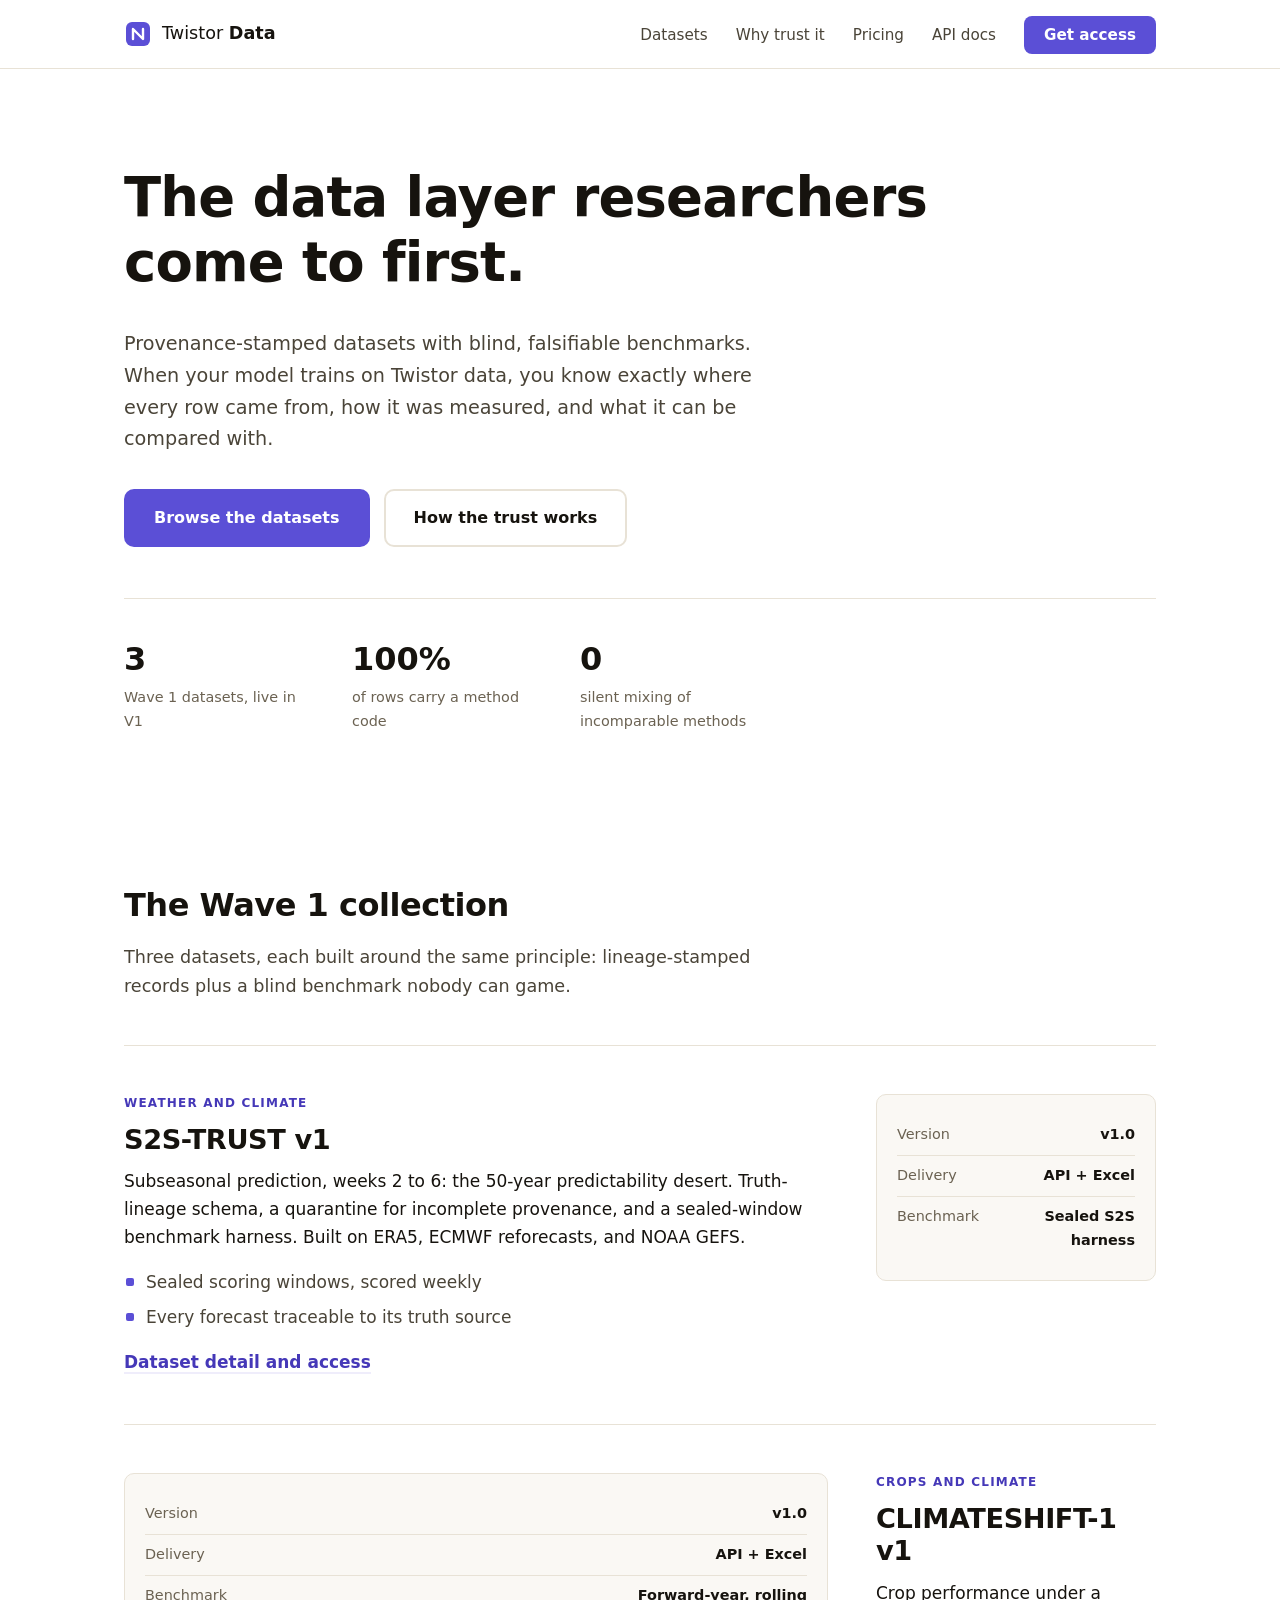
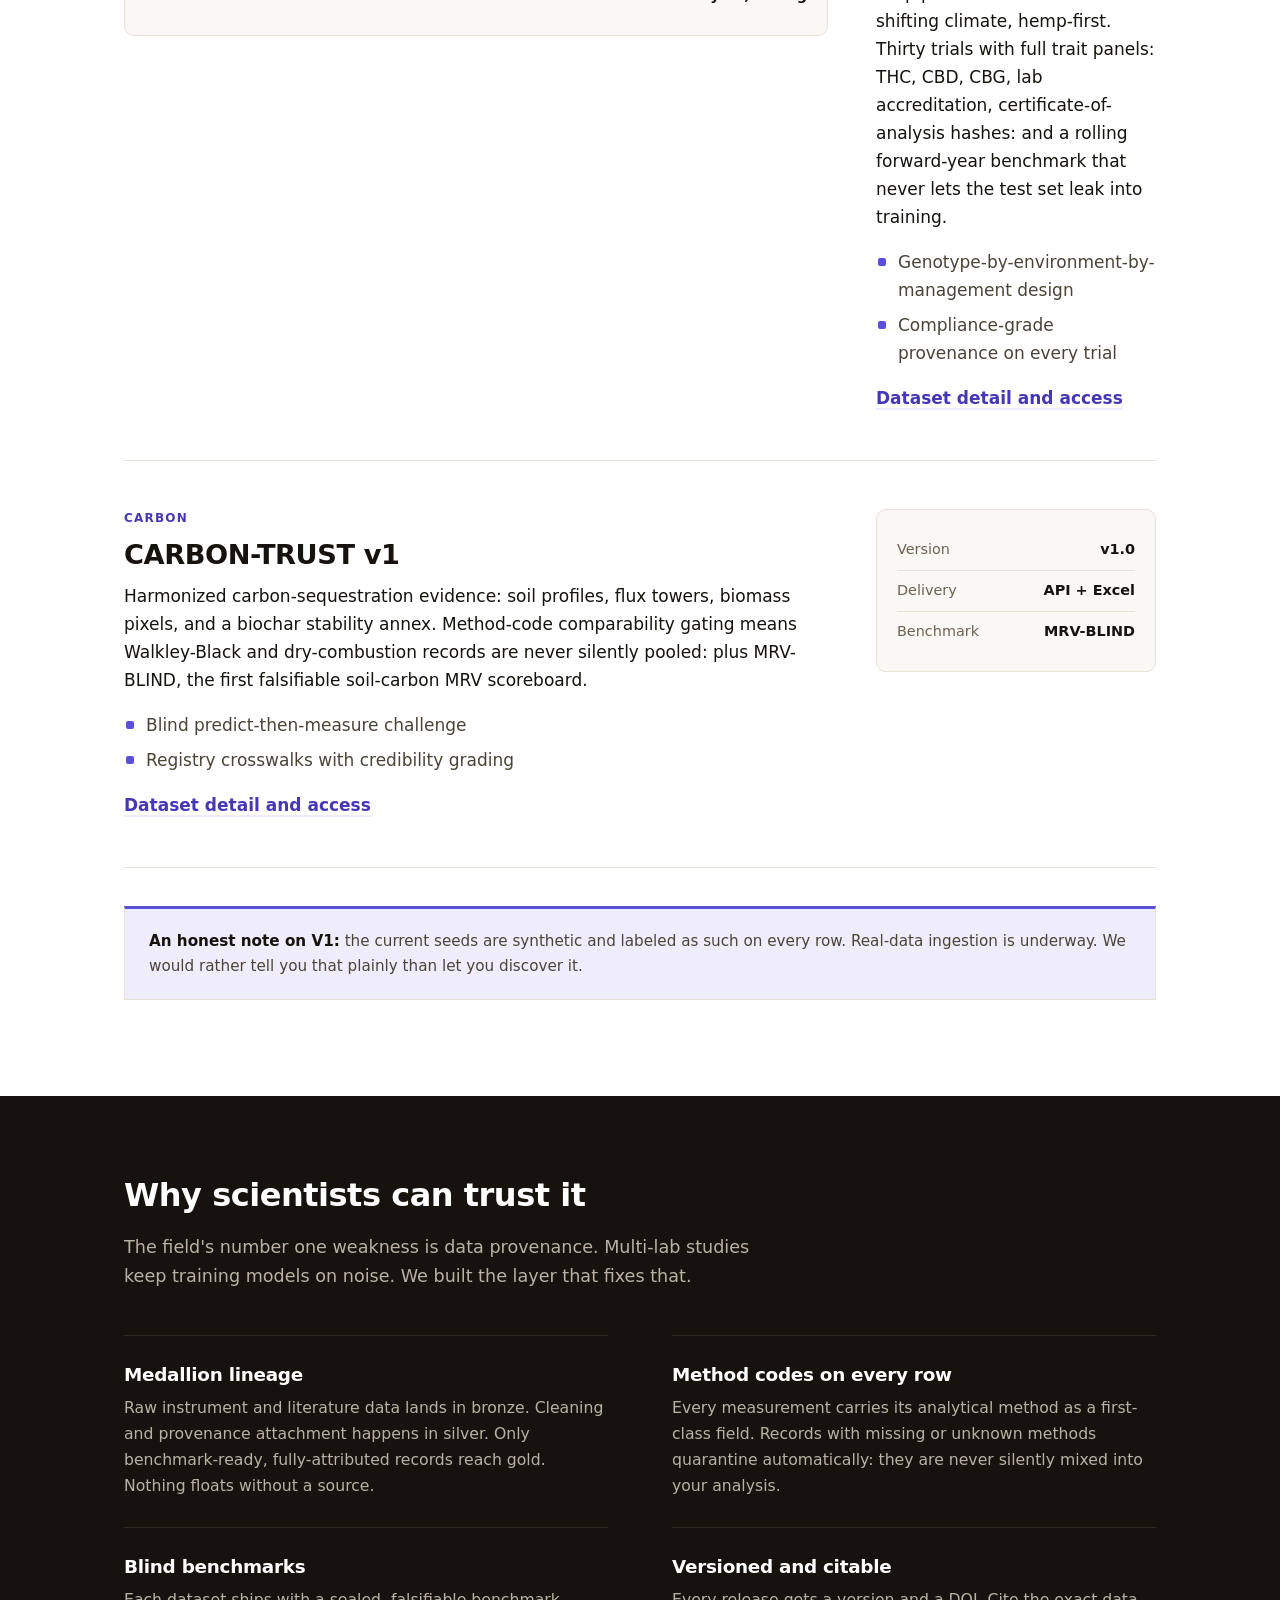
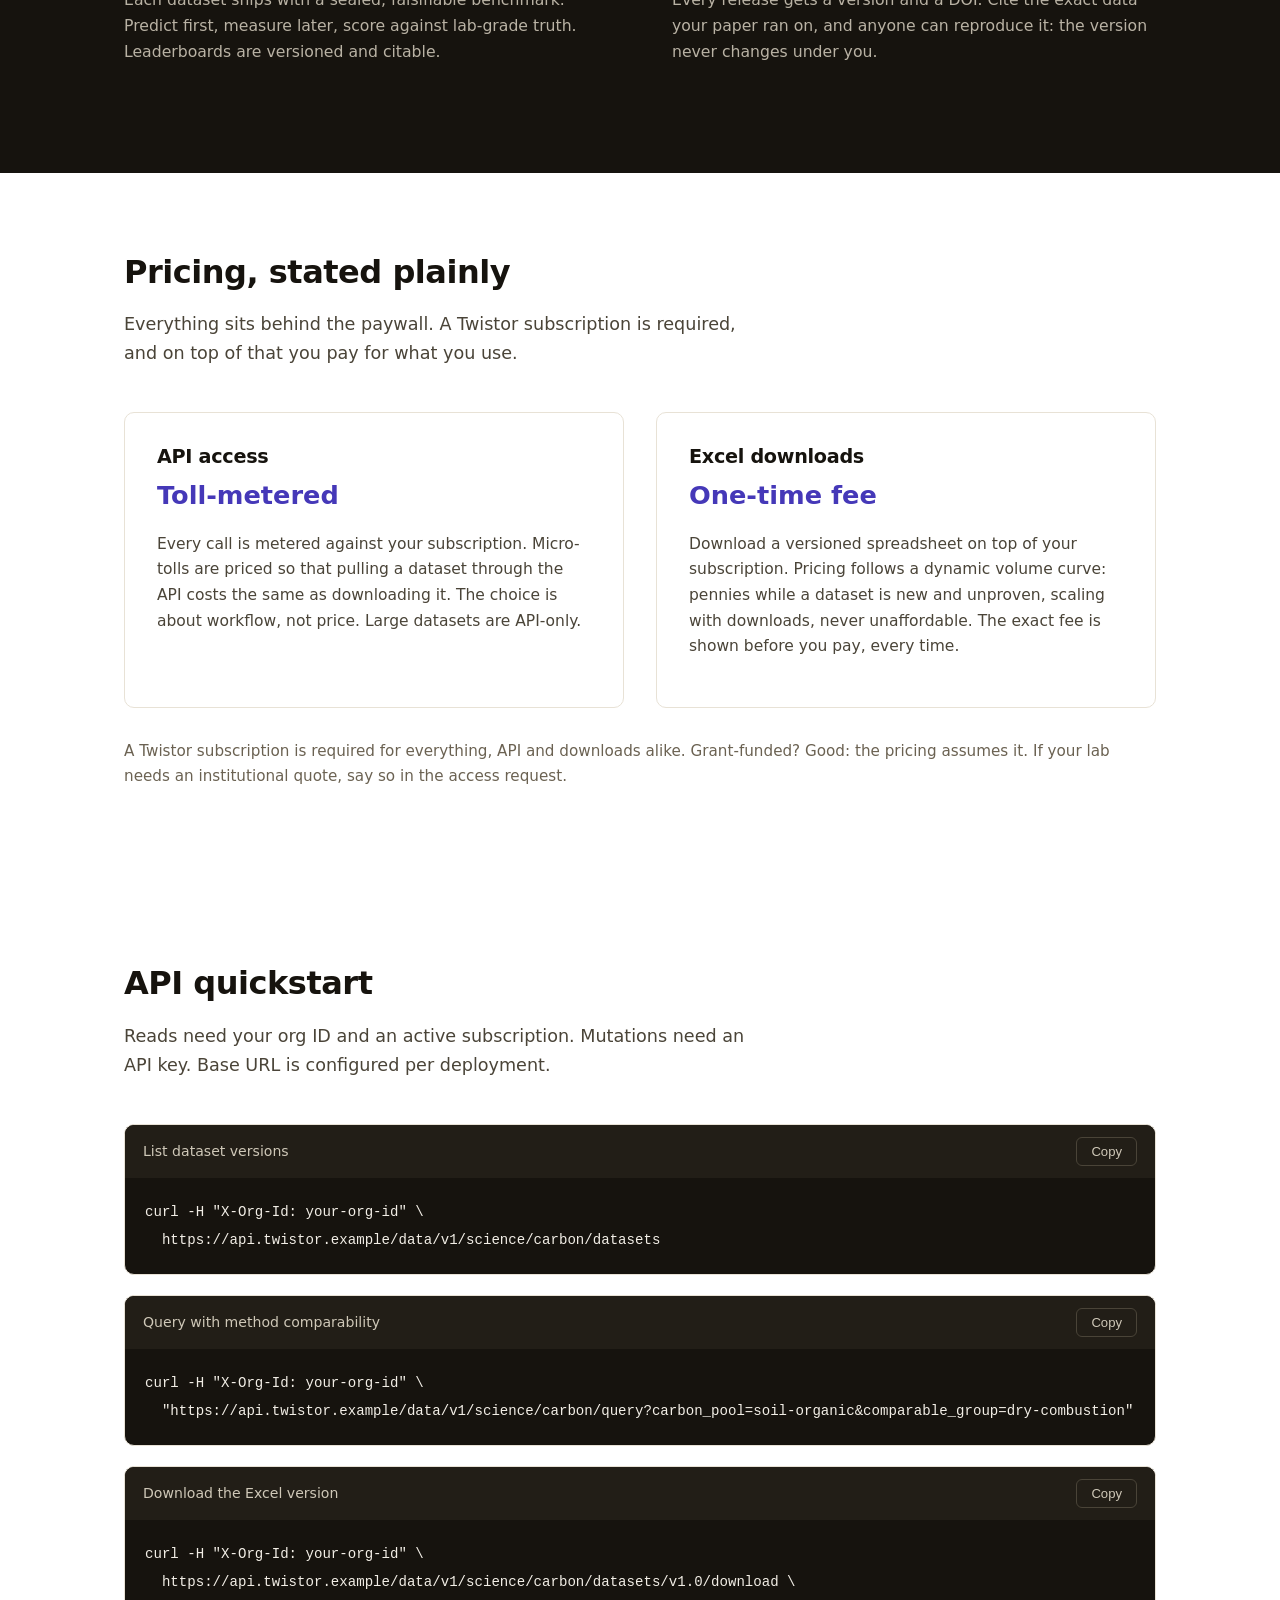
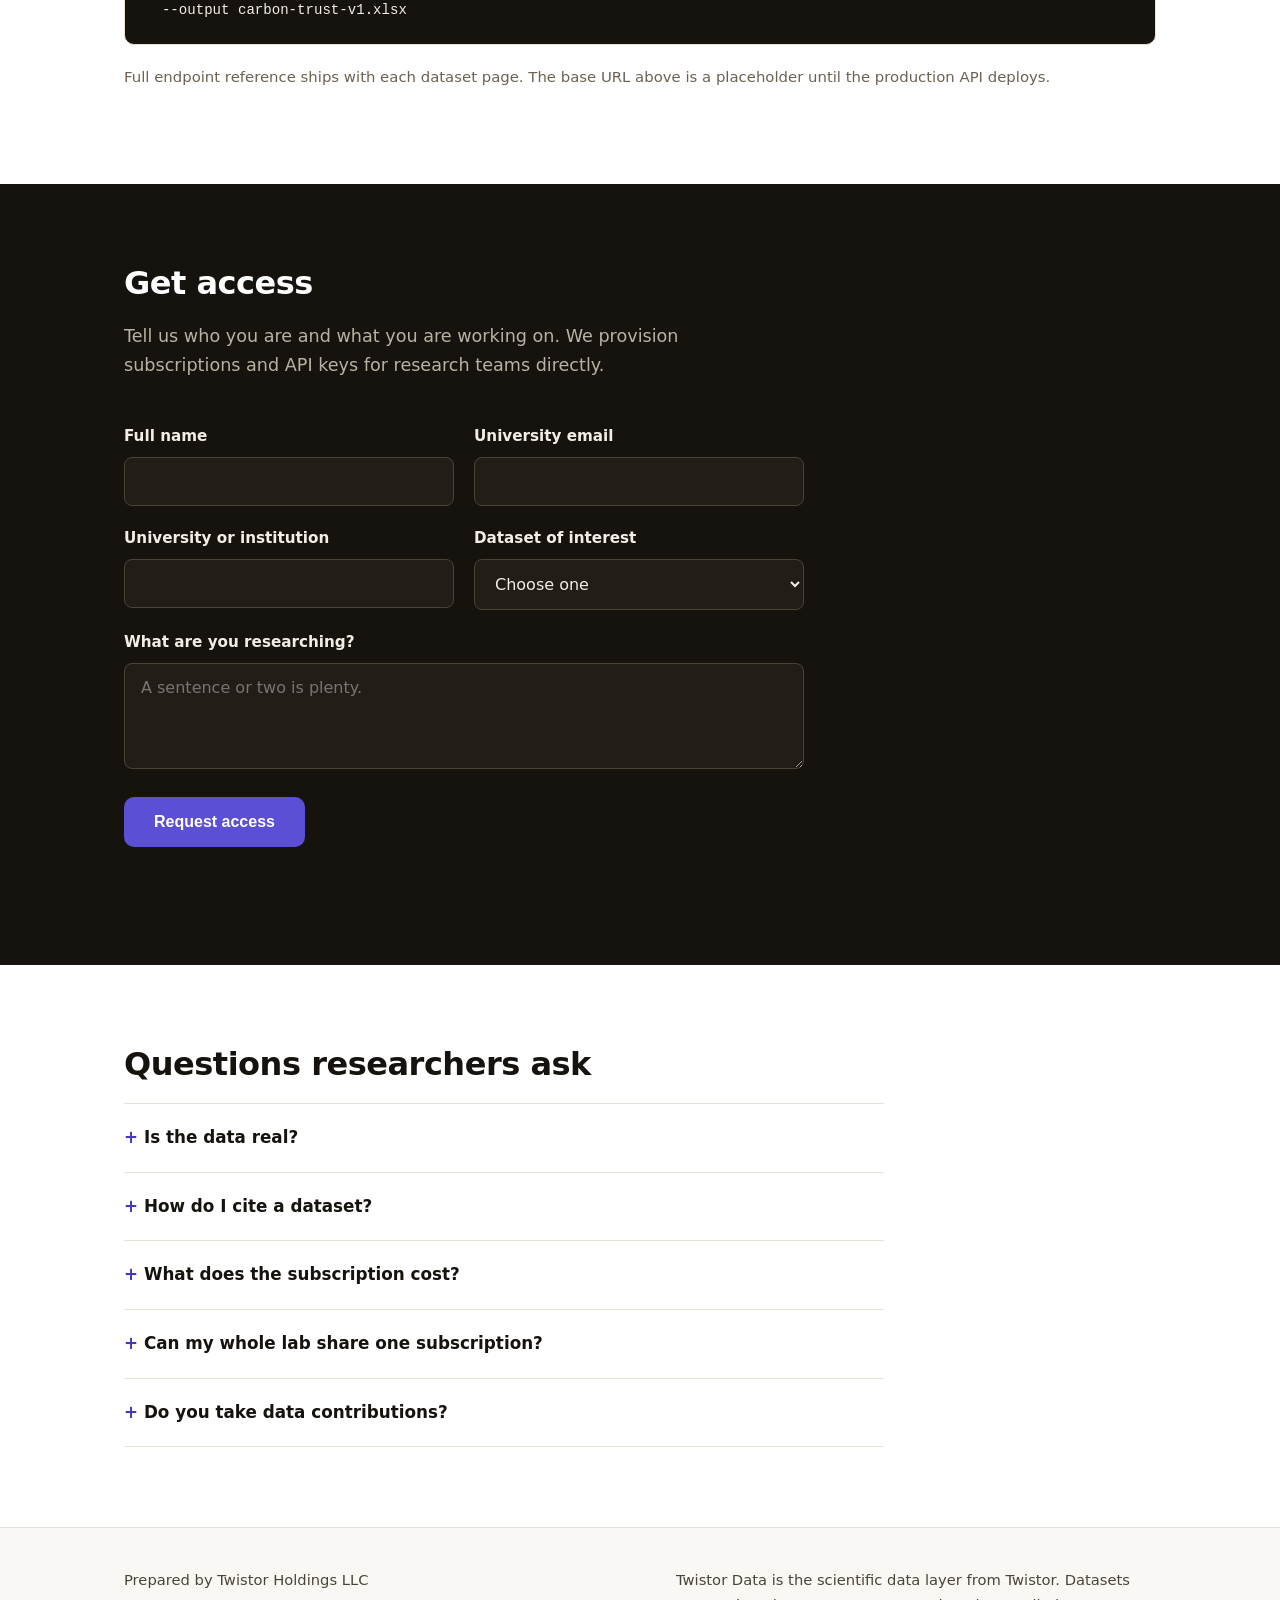
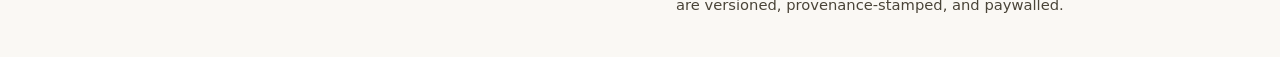
==== index.html @ 3d6a5754 "Twistor Data portal v1 (from twistor-website)" ====
<!DOCTYPE html>
<html lang="en">
<head>
<meta charset="UTF-8">
<meta name="viewport" content="width=device-width, initial-scale=1.0">
<title>Twistor Data: The trusted data layer for scientific AI</title>
<meta name="description" content="Provenance-stamped scientific datasets with blind benchmarks. API access and Excel downloads for university researchers.">
<link rel="stylesheet" href="styles.css">
</head>
<body>
<a class="skip-link" href="#main">Skip to content</a>

<header class="site-header">
  <div class="wrap header-inner">
    <a class="brand" href="index.html" aria-label="Twistor Data home">
      <svg class="brand-mark" width="28" height="28" viewBox="0 0 28 28" aria-hidden="true"><rect x="2" y="2" width="24" height="24" rx="6" fill="#5b4fd6"/><path d="M9 19V9l10 10V9" stroke="#fff" stroke-width="2.4" fill="none" stroke-linecap="round" stroke-linejoin="round"/></svg>
      <span class="brand-name">Twistor <strong>Data</strong></span>
    </a>
    <nav class="site-nav" aria-label="Primary">
      <button class="nav-toggle" aria-expanded="false" aria-controls="nav-list" aria-label="Menu">
        <span></span><span></span><span></span>
      </button>
      <ul id="nav-list" class="nav-list">
        <li><a href="#datasets">Datasets</a></li>
        <li><a href="#trust">Why trust it</a></li>
        <li><a href="#pricing">Pricing</a></li>
        <li><a href="#docs">API docs</a></li>
        <li><a class="nav-cta" href="#access">Get access</a></li>
      </ul>
    </nav>
  </div>
</header>

<main id="main">
  <section class="hero">
    <div class="wrap">
      <h1>The data layer researchers<br>come to first.</h1>
      <p class="lede">Provenance-stamped datasets with blind, falsifiable benchmarks. When your model trains on Twistor data, you know exactly where every row came from, how it was measured, and what it can be compared with.</p>
      <div class="hero-actions">
        <a class="btn btn-primary" href="#datasets">Browse the datasets</a>
        <a class="btn btn-ghost" href="#trust">How the trust works</a>
      </div>
      <dl class="hero-facts">
        <div><dt>3</dt><dd>Wave 1 datasets, live in V1</dd></div>
        <div><dt>100%</dt><dd>of rows carry a method code</dd></div>
        <div><dt>0</dt><dd>silent mixing of incomparable methods</dd></div>
      </dl>
    </div>
  </section>

  <section id="datasets" class="section">
    <div class="wrap">
      <h2>The Wave 1 collection</h2>
      <p class="section-lede">Three datasets, each built around the same principle: lineage-stamped records plus a blind benchmark nobody can game.</p>

      <article class="dataset-row">
        <div class="dataset-body">
          <p class="dataset-lane">Weather and climate</p>
          <h3><a href="datasets/s2s-trust.html">S2S-TRUST v1</a></h3>
          <p>Subseasonal prediction, weeks 2 to 6: the 50-year predictability desert. Truth-lineage schema, a quarantine for incomplete provenance, and a sealed-window benchmark harness. Built on ERA5, ECMWF reforecasts, and NOAA GEFS.</p>
          <ul class="dataset-points">
            <li>Sealed scoring windows, scored weekly</li>
            <li>Every forecast traceable to its truth source</li>
          </ul>
          <a class="text-link" href="datasets/s2s-trust.html">Dataset detail and access</a>
        </div>
        <div class="dataset-meta">
          <dl>
            <div><dt>Version</dt><dd>v1.0</dd></div>
            <div><dt>Delivery</dt><dd>API + Excel</dd></div>
            <div><dt>Benchmark</dt><dd>Sealed S2S harness</dd></div>
          </dl>
        </div>
      </article>

      <article class="dataset-row flip">
        <div class="dataset-body">
          <p class="dataset-lane">Crops and climate</p>
          <h3><a href="datasets/climateshift-1.html">CLIMATESHIFT-1 v1</a></h3>
          <p>Crop performance under a shifting climate, hemp-first. Thirty trials with full trait panels: THC, CBD, CBG, lab accreditation, certificate-of-analysis hashes: and a rolling forward-year benchmark that never lets the test set leak into training.</p>
          <ul class="dataset-points">
            <li>Genotype-by-environment-by-management design</li>
            <li>Compliance-grade provenance on every trial</li>
          </ul>
          <a class="text-link" href="datasets/climateshift-1.html">Dataset detail and access</a>
        </div>
        <div class="dataset-meta">
          <dl>
            <div><dt>Version</dt><dd>v1.0</dd></div>
            <div><dt>Delivery</dt><dd>API + Excel</dd></div>
            <div><dt>Benchmark</dt><dd>Forward-year, rolling</dd></div>
          </dl>
        </div>
      </article>

      <article class="dataset-row">
        <div class="dataset-body">
          <p class="dataset-lane">Carbon</p>
          <h3><a href="datasets/carbon-trust.html">CARBON-TRUST v1</a></h3>
          <p>Harmonized carbon-sequestration evidence: soil profiles, flux towers, biomass pixels, and a biochar stability annex. Method-code comparability gating means Walkley-Black and dry-combustion records are never silently pooled: plus MRV-BLIND, the first falsifiable soil-carbon MRV scoreboard.</p>
          <ul class="dataset-points">
            <li>Blind predict-then-measure challenge</li>
            <li>Registry crosswalks with credibility grading</li>
          </ul>
          <a class="text-link" href="datasets/carbon-trust.html">Dataset detail and access</a>
        </div>
        <div class="dataset-meta">
          <dl>
            <div><dt>Version</dt><dd>v1.0</dd></div>
            <div><dt>Delivery</dt><dd>API + Excel</dd></div>
            <div><dt>Benchmark</dt><dd>MRV-BLIND</dd></div>
          </dl>
        </div>
      </article>

      <p class="v1-note"><strong>An honest note on V1:</strong> the current seeds are synthetic and labeled as such on every row. Real-data ingestion is underway. We would rather tell you that plainly than let you discover it.</p>
    </div>
  </section>

  <section id="trust" class="section section-dark">
    <div class="wrap">
      <h2>Why scientists can trust it</h2>
      <p class="section-lede">The field's number one weakness is data provenance. Multi-lab studies keep training models on noise. We built the layer that fixes that.</p>
      <div class="trust-grid">
        <div class="trust-item">
          <h3>Medallion lineage</h3>
          <p>Raw instrument and literature data lands in bronze. Cleaning and provenance attachment happens in silver. Only benchmark-ready, fully-attributed records reach gold. Nothing floats without a source.</p>
        </div>
        <div class="trust-item">
          <h3>Method codes on every row</h3>
          <p>Every measurement carries its analytical method as a first-class field. Records with missing or unknown methods quarantine automatically: they are never silently mixed into your analysis.</p>
        </div>
        <div class="trust-item">
          <h3>Blind benchmarks</h3>
          <p>Each dataset ships with a sealed, falsifiable benchmark. Predict first, measure later, score against lab-grade truth. Leaderboards are versioned and citable.</p>
        </div>
        <div class="trust-item">
          <h3>Versioned and citable</h3>
          <p>Every release gets a version and a DOI. Cite the exact data your paper ran on, and anyone can reproduce it: the version never changes under you.</p>
        </div>
      </div>
    </div>
  </section>

  <section id="pricing" class="section">
    <div class="wrap">
      <h2>Pricing, stated plainly</h2>
      <p class="section-lede">Everything sits behind the paywall. A Twistor subscription is required, and on top of that you pay for what you use.</p>
      <div class="pricing-cols">
        <div class="pricing-card">
          <h3>API access</h3>
          <p class="price">Toll-metered</p>
          <p>Every call is metered against your subscription. Micro-tolls are priced so that pulling a dataset through the API costs the same as downloading it. The choice is about workflow, not price. Large datasets are API-only.</p>
        </div>
        <div class="pricing-card">
          <h3>Excel downloads</h3>
          <p class="price">One-time fee</p>
          <p>Download a versioned spreadsheet on top of your subscription. Pricing follows a dynamic volume curve: pennies while a dataset is new and unproven, scaling with downloads, never unaffordable. The exact fee is shown before you pay, every time.</p>
        </div>
      </div>
      <p class="pricing-note">A Twistor subscription is required for everything, API and downloads alike. Grant-funded? Good: the pricing assumes it. If your lab needs an institutional quote, say so in the access request.</p>
    </div>
  </section>

  <section id="docs" class="section">
    <div class="wrap">
      <h2>API quickstart</h2>
      <p class="section-lede">Reads need your org ID and an active subscription. Mutations need an API key. Base URL is configured per deployment.</p>
      <div class="code-block">
        <div class="code-head">
          <span>List dataset versions</span>
          <button class="copy-btn" data-copy-target="code-1">Copy</button>
        </div>
<pre id="code-1"><code>curl -H "X-Org-Id: your-org-id" \
  https://api.twistor.example/data/v1/science/carbon/datasets</code></pre>
      </div>
      <div class="code-block">
        <div class="code-head">
          <span>Query with method comparability</span>
          <button class="copy-btn" data-copy-target="code-2">Copy</button>
        </div>
<pre id="code-2"><code>curl -H "X-Org-Id: your-org-id" \
  "https://api.twistor.example/data/v1/science/carbon/query?carbon_pool=soil-organic&amp;comparable_group=dry-combustion"</code></pre>
      </div>
      <div class="code-block">
        <div class="code-head">
          <span>Download the Excel version</span>
          <button class="copy-btn" data-copy-target="code-3">Copy</button>
        </div>
<pre id="code-3"><code>curl -H "X-Org-Id: your-org-id" \
  https://api.twistor.example/data/v1/science/carbon/datasets/v1.0/download \
  --output carbon-trust-v1.xlsx</code></pre>
      </div>
      <p class="docs-note">Full endpoint reference ships with each dataset page. The base URL above is a placeholder until the production API deploys.</p>
    </div>
  </section>

  <section id="access" class="section section-dark">
    <div class="wrap">
      <h2>Get access</h2>
      <p class="section-lede">Tell us who you are and what you are working on. We provision subscriptions and API keys for research teams directly.</p>
      <form class="access-form" id="access-form" action="#" method="post">
        <div class="form-row">
          <div class="form-field">
            <label for="f-name">Full name</label>
            <input id="f-name" name="name" type="text" required autocomplete="name">
          </div>
          <div class="form-field">
            <label for="f-email">University email</label>
            <input id="f-email" name="email" type="email" required autocomplete="email">
          </div>
        </div>
        <div class="form-row">
          <div class="form-field">
            <label for="f-org">University or institution</label>
            <input id="f-org" name="org" type="text" required autocomplete="organization">
          </div>
          <div class="form-field">
            <label for="f-dataset">Dataset of interest</label>
            <select id="f-dataset" name="dataset" required>
              <option value="">Choose one</option>
              <option value="s2s-trust">S2S-TRUST v1: subseasonal prediction</option>
              <option value="climateshift-1">CLIMATESHIFT-1 v1: crops and climate</option>
              <option value="carbon-trust">CARBON-TRUST v1: carbon sequestration</option>
              <option value="all">All three</option>
            </select>
          </div>
        </div>
        <div class="form-field">
          <label for="f-use">What are you researching?</label>
          <textarea id="f-use" name="use" rows="4" required placeholder="A sentence or two is plenty."></textarea>
        </div>
        <button class="btn btn-primary" type="submit">Request access</button>
        <p class="form-note" id="form-note" role="status"></p>
        <noscript><p class="form-note">JavaScript is off: email your request directly to holla@twistor.co with your name, institution, and dataset of interest.</p></noscript>
      </form>
    </div>
  </section>

  <section class="section">
    <div class="wrap">
      <h2>Questions researchers ask</h2>
      <div class="faq">
        <details>
          <summary>Is the data real?</summary>
          <p>V1 seeds are synthetic and labeled as such on every row: we say so upfront. Real-data ingestion is underway, and versions will always tell you exactly what you are looking at.</p>
        </details>
        <details>
          <summary>How do I cite a dataset?</summary>
          <p>Every release carries a version and a DOI. Cite the version your work ran on; it is immutable and reproducible.</p>
        </details>
        <details>
          <summary>What does the subscription cost?</summary>
          <p>Access is gated on an active subscription: the gate is binary, on or off. On top of that, everything you pull is metered. API calls by volume, downloads by a dynamic curve. Fees are stated before you incur them. No surprise billing.</p>
        </details>
        <details>
          <summary>Can my whole lab share one subscription?</summary>
          <p>Yes. Subscriptions are per organization; API keys are issued per key with lane scopes and rate limits.</p>
        </details>
        <details>
          <summary>Do you take data contributions?</summary>
          <p>Yes: signed lab ingestion with calibration chains is how the gold tier grows. Talk to us about becoming a contributing lab.</p>
        </details>
      </div>
    </div>
  </section>
</main>

<footer class="site-footer">
  <div class="wrap footer-inner">
    <p>Prepared by Twistor Holdings LLC</p>
    <p class="footer-note">Twistor Data is the scientific data layer from Twistor. Datasets are versioned, provenance-stamped, and paywalled.</p>
  </div>
</footer>

<script src="app.js"></script>
</body>
</html>
---- styles.css ----
/* Twistor Data portal - hand-built, zero dependencies.
   Brand: corporate face - white, clean, minimal. Near-black ink,
   solid indigo-violet accent. No gradients, no glass, no pills. */

:root {
  --ink: #16130e;
  --ink-soft: #4a4438;
  --ink-faint: #6b6252;
  --paper: #ffffff;
  --paper-warm: #faf8f4;
  --line: #e8e2d6;
  --violet: #5b4fd6;
  --violet-deep: #4538b8;
  --violet-wash: #efedfb;
  --radius: 10px;
  --font: "Avenir Next", "Segoe UI", system-ui, -apple-system, sans-serif;
  --font-mono: "SF Mono", "Cascadia Code", Consolas, monospace;
}

* { box-sizing: border-box; }

html { scroll-behavior: smooth; }

body {
  margin: 0;
  font-family: var(--font);
  color: var(--ink);
  background: var(--paper);
  line-height: 1.65;
  font-size: 17px;
  -webkit-font-smoothing: antialiased;
}

.wrap { max-width: 1080px; margin: 0 auto; padding: 0 24px; }
.wrap.narrow { max-width: 760px; }

.skip-link {
  position: absolute; left: -9999px; top: 0;
  background: var(--ink); color: #fff; padding: 10px 16px; z-index: 100;
}
.skip-link:focus { left: 8px; top: 8px; }

h1, h2, h3 { line-height: 1.2; letter-spacing: -0.015em; margin: 0 0 0.6em; }
h1 { font-size: clamp(2.2rem, 5vw, 3.4rem); font-weight: 700; }
h2 { font-size: clamp(1.5rem, 3vw, 2rem); font-weight: 700; }
h3 { font-size: 1.2rem; font-weight: 650; }

p { margin: 0 0 1em; }
a { color: var(--violet-deep); }
.section:not(.section-dark) a:hover, .site-header a:hover, .site-footer a:hover { color: var(--violet); }

/* ---------- header ---------- */
.site-header {
  position: sticky; top: 0; z-index: 50;
  background: rgba(255, 255, 255, 0.97);
  border-bottom: 1px solid var(--line);
}
.header-inner {
  display: flex; align-items: center; justify-content: space-between;
  min-height: 68px;
}
.brand { display: flex; align-items: center; gap: 10px; text-decoration: none; color: var(--ink); }
.brand-name { font-size: 1.1rem; font-weight: 500; }
.brand-name strong { font-weight: 700; }

.nav-toggle {
  display: none; background: none; border: 1px solid var(--line);
  border-radius: 8px; padding: 10px; cursor: pointer;
}
.nav-toggle span { display: block; width: 20px; height: 2px; background: var(--ink); margin: 4px 0; }
.nav-list { display: flex; align-items: center; gap: 28px; list-style: none; margin: 0; padding: 0; }
.nav-list a { text-decoration: none; color: var(--ink-soft); font-size: 0.95rem; font-weight: 500; }
.nav-list a:hover { color: var(--ink); }
.nav-cta {
  background: var(--violet); color: #fff !important;
  padding: 10px 20px; border-radius: 8px; font-weight: 600 !important;
}
.nav-cta:hover { background: var(--violet-deep); color: #fff !important; }

/* ---------- hero ---------- */
.hero { padding: 96px 0 72px; background: var(--paper); }
.dataset-hero { padding: 72px 0 48px; background: var(--paper-warm); border-bottom: 1px solid var(--line); }
.crumbs ol {
  display: flex; gap: 10px; list-style: none; margin: 0 0 1.6em; padding: 0;
  font-size: 0.92rem; color: var(--ink-faint);
}
.crumbs li + li::before { content: "/"; margin-right: 10px; color: var(--ink-faint); }
.crumbs a { color: var(--ink-soft); text-decoration: none; }
.crumbs a:hover { color: var(--violet-deep); }
.lede { font-size: 1.2rem; color: var(--ink-soft); max-width: 640px; }
.hero-actions { display: flex; gap: 14px; margin: 2em 0; flex-wrap: wrap; }

.btn {
  display: inline-block; text-decoration: none; font-weight: 600;
  padding: 14px 28px; border-radius: var(--radius); font-size: 1rem;
  border: 2px solid transparent; cursor: pointer;
}
.btn-primary { background: var(--violet); color: #fff; }
.btn-primary:hover { background: var(--violet-deep); color: #fff; }
.btn-ghost { border-color: var(--line); color: var(--ink); background: #fff; }
.btn-ghost:hover { border-color: var(--ink); color: var(--ink); }

.hero-facts {
  display: flex; gap: 48px; margin: 3em 0 0; padding: 0;
  border-top: 1px solid var(--line); padding-top: 2em; flex-wrap: wrap;
}
.hero-facts div { margin: 0; }
.hero-facts dt { font-size: 2rem; font-weight: 700; color: var(--ink); }
.hero-facts dd { margin: 0; color: var(--ink-faint); font-size: 0.9rem; max-width: 180px; }

/* ---------- sections ---------- */
.section { padding: 80px 0; }
.section-dark { background: var(--ink); color: #f2eee6; }
.section-dark h2 { color: #fff; }
.section-dark .section-lede { color: #b9b2a4; }
.section-dark a { color: #b9aef5; }
.section-dark a:hover { color: #ffffff; }
.section-lede { color: var(--ink-soft); font-size: 1.1rem; max-width: 640px; margin-bottom: 2.5em; }

/* ---------- dataset rows (alternating editorial, not a card grid) ---------- */
.dataset-row {
  display: grid; grid-template-columns: 1fr 280px; gap: 48px;
  padding: 48px 0; border-top: 1px solid var(--line); align-items: start;
}
.dataset-row:last-of-type { border-bottom: 1px solid var(--line); }
.dataset-row.flip .dataset-body { order: 2; }
.dataset-row.flip .dataset-meta { order: 1; }
.dataset-lane {
  text-transform: uppercase; letter-spacing: 0.1em; font-size: 0.75rem;
  font-weight: 700; color: var(--violet-deep); margin: 0 0 0.8em;
}
.dataset-body h3 { font-size: 1.7rem; margin-bottom: 0.4em; }
.dataset-body h3 a { color: var(--ink); text-decoration: none; }
.dataset-body h3 a:hover { color: var(--violet-deep); }
.dataset-points { margin: 1em 0; padding: 0; list-style: none; }
.dataset-points li { padding-left: 22px; position: relative; margin-bottom: 0.4em; color: var(--ink-soft); }
.dataset-points li::before {
  content: ""; position: absolute; left: 2px; top: 10px;
  width: 8px; height: 8px; background: var(--violet); border-radius: 2px;
}
.text-link { font-weight: 600; text-decoration: none; border-bottom: 2px solid var(--violet-wash); }
.text-link:hover { border-bottom-color: var(--violet); }
.dataset-meta dl { margin: 0; background: var(--paper-warm); border: 1px solid var(--line); border-radius: var(--radius); padding: 20px; }
.dataset-meta dl div { display: flex; justify-content: space-between; gap: 12px; padding: 8px 0; border-bottom: 1px solid var(--line); font-size: 0.9rem; }
.dataset-meta dl div:last-child { border-bottom: none; }
.dataset-meta dt { color: var(--ink-faint); font-weight: 500; }
.dataset-meta dd { margin: 0; font-weight: 600; text-align: right; }

.v1-note {
  margin-top: 2.5em; padding: 20px 24px; background: var(--violet-wash);
  border: 1px solid var(--line); border-top: 3px solid var(--violet);
  font-size: 0.95rem; color: var(--ink-soft);
}
.v1-note strong { color: var(--ink); }

/* ---------- trust (editorial list, not identical cards) ---------- */
.trust-grid { display: grid; grid-template-columns: 1fr 1fr; gap: 0 64px; }
.trust-item { padding: 28px 0; border-top: 1px solid #2e2a22; }
.trust-item h3 { color: #fff; font-size: 1.15rem; margin-bottom: 0.5em; }
.trust-item p { color: #b9b2a4; font-size: 0.98rem; margin: 0; }

/* ---------- pricing ---------- */
.pricing-cols { display: grid; grid-template-columns: 1fr 1fr; gap: 32px; }
.pricing-card {
  border: 1px solid var(--line); border-radius: var(--radius);
  padding: 32px; background: var(--paper);
}
.pricing-card h3 { margin-bottom: 0.3em; }
.pricing-card .price { font-size: 1.6rem; font-weight: 700; color: var(--violet-deep); margin-bottom: 0.6em; }
.pricing-card p { color: var(--ink-soft); font-size: 0.97rem; }
.pricing-note { margin-top: 2em; color: var(--ink-faint); font-size: 0.95rem; }

/* ---------- docs / code ---------- */
.code-block {
  border: 1px solid var(--line); border-radius: var(--radius);
  margin-bottom: 20px; overflow: hidden; background: var(--ink);
}
.code-head {
  display: flex; justify-content: space-between; align-items: center;
  padding: 12px 18px; background: #221e17; color: #cfc8b8; font-size: 0.88rem;
}
.copy-btn {
  background: none; border: 1px solid #4a4438; color: #cfc8b8;
  border-radius: 6px; padding: 6px 14px; font-size: 0.82rem; cursor: pointer;
}
.copy-btn:hover { border-color: #b9aef5; color: #fff; }
.code-block pre { margin: 0; padding: 20px; overflow-x: auto; }
.code-block code { font-family: var(--font-mono); font-size: 0.88rem; color: #f2eee6; }
.docs-note { color: var(--ink-faint); font-size: 0.93rem; }

.endpoint-list { display: flex; flex-direction: column; gap: 0; border-top: 1px solid var(--line); margin-bottom: 2.5em; }
.endpoint {
  display: grid; grid-template-columns: minmax(0, 1.4fr) 1fr; gap: 20px;
  padding: 16px 0; border-bottom: 1px solid var(--line); align-items: baseline;
}
.endpoint code { font-family: var(--font-mono); font-size: 0.85rem; color: var(--violet-deep); word-break: break-all; }
.endpoint span { color: var(--ink-soft); font-size: 0.93rem; }

.version-table { width: 100%; border-collapse: collapse; margin: 1.5em 0; font-size: 0.95rem; }
.version-table th, .version-table td { text-align: left; padding: 12px 10px; border-bottom: 1px solid var(--line); }
.version-table thead th { color: var(--ink-faint); font-size: 0.82rem; text-transform: uppercase; letter-spacing: 0.06em; }

/* ---------- access form ---------- */
.access-form { max-width: 680px; margin-top: 2em; }
.form-row { display: grid; grid-template-columns: 1fr 1fr; gap: 20px; }
.form-field { margin-bottom: 20px; }
.form-field label { display: block; font-weight: 600; margin-bottom: 8px; font-size: 0.95rem; color: #f2eee6; }
.form-field input, .form-field select, .form-field textarea {
  width: 100%; padding: 14px 16px; border-radius: 8px; font-size: 1rem;
  border: 1px solid #4a4438; background: #221e17; color: #f2eee6; font-family: inherit;
}
.form-field input:focus, .form-field select:focus, .form-field textarea:focus {
  outline: 2px solid var(--violet); border-color: var(--violet);
}
.form-field textarea { resize: vertical; }
.form-note { min-height: 1.5em; color: #b9aef5; font-size: 0.95rem; }

/* ---------- faq ---------- */
.faq { max-width: 760px; }
.faq details { border-top: 1px solid var(--line); padding: 20px 0; }
.faq details:last-child { border-bottom: 1px solid var(--line); }
.faq summary { font-weight: 650; cursor: pointer; font-size: 1.05rem; list-style: none; }
.faq summary::-webkit-details-marker { display: none; }
.faq summary::before { content: "+ "; color: var(--violet-deep); font-weight: 700; }
.faq details[open] summary::before { content: "– "; }
.faq p { color: var(--ink-soft); margin: 0.8em 0 0; }

/* ---------- footer ---------- */
.site-footer { border-top: 1px solid var(--line); padding: 40px 0; background: var(--paper-warm); }
.footer-inner { display: flex; justify-content: space-between; gap: 24px; flex-wrap: wrap; }
.site-footer p { margin: 0; font-size: 0.92rem; color: var(--ink-soft); }
.footer-note { max-width: 480px; color: var(--ink-faint); }

/* ---------- responsive ---------- */
@media (max-width: 860px) {
  .dataset-row { grid-template-columns: 1fr; gap: 24px; }
  .dataset-row.flip .dataset-body { order: 1; }
  .dataset-row.flip .dataset-meta { order: 2; }
  .trust-grid { grid-template-columns: 1fr; }
  .pricing-cols { grid-template-columns: 1fr; }
  .endpoint { grid-template-columns: 1fr; gap: 6px; }
  .form-row { grid-template-columns: 1fr; }
  .hero { padding: 64px 0 48px; }
  .section { padding: 56px 0; }
}

@media (max-width: 700px) {
  .nav-toggle { display: block; }
  .nav-list {
    display: none; position: absolute; top: 68px; left: 0; right: 0;
    background: #fff; flex-direction: column; align-items: stretch;
    padding: 12px 24px 20px; border-bottom: 1px solid var(--line); gap: 0;
  }
  .nav-list.open { display: flex; }
  .nav-list li { border-top: 1px solid var(--line); }
  .nav-list a { display: block; padding: 14px 0; }
  .nav-cta { text-align: center; margin-top: 12px; }
  .hero-facts { gap: 28px; }
}

@media (prefers-reduced-motion: reduce) {
  html { scroll-behavior: auto; }
}
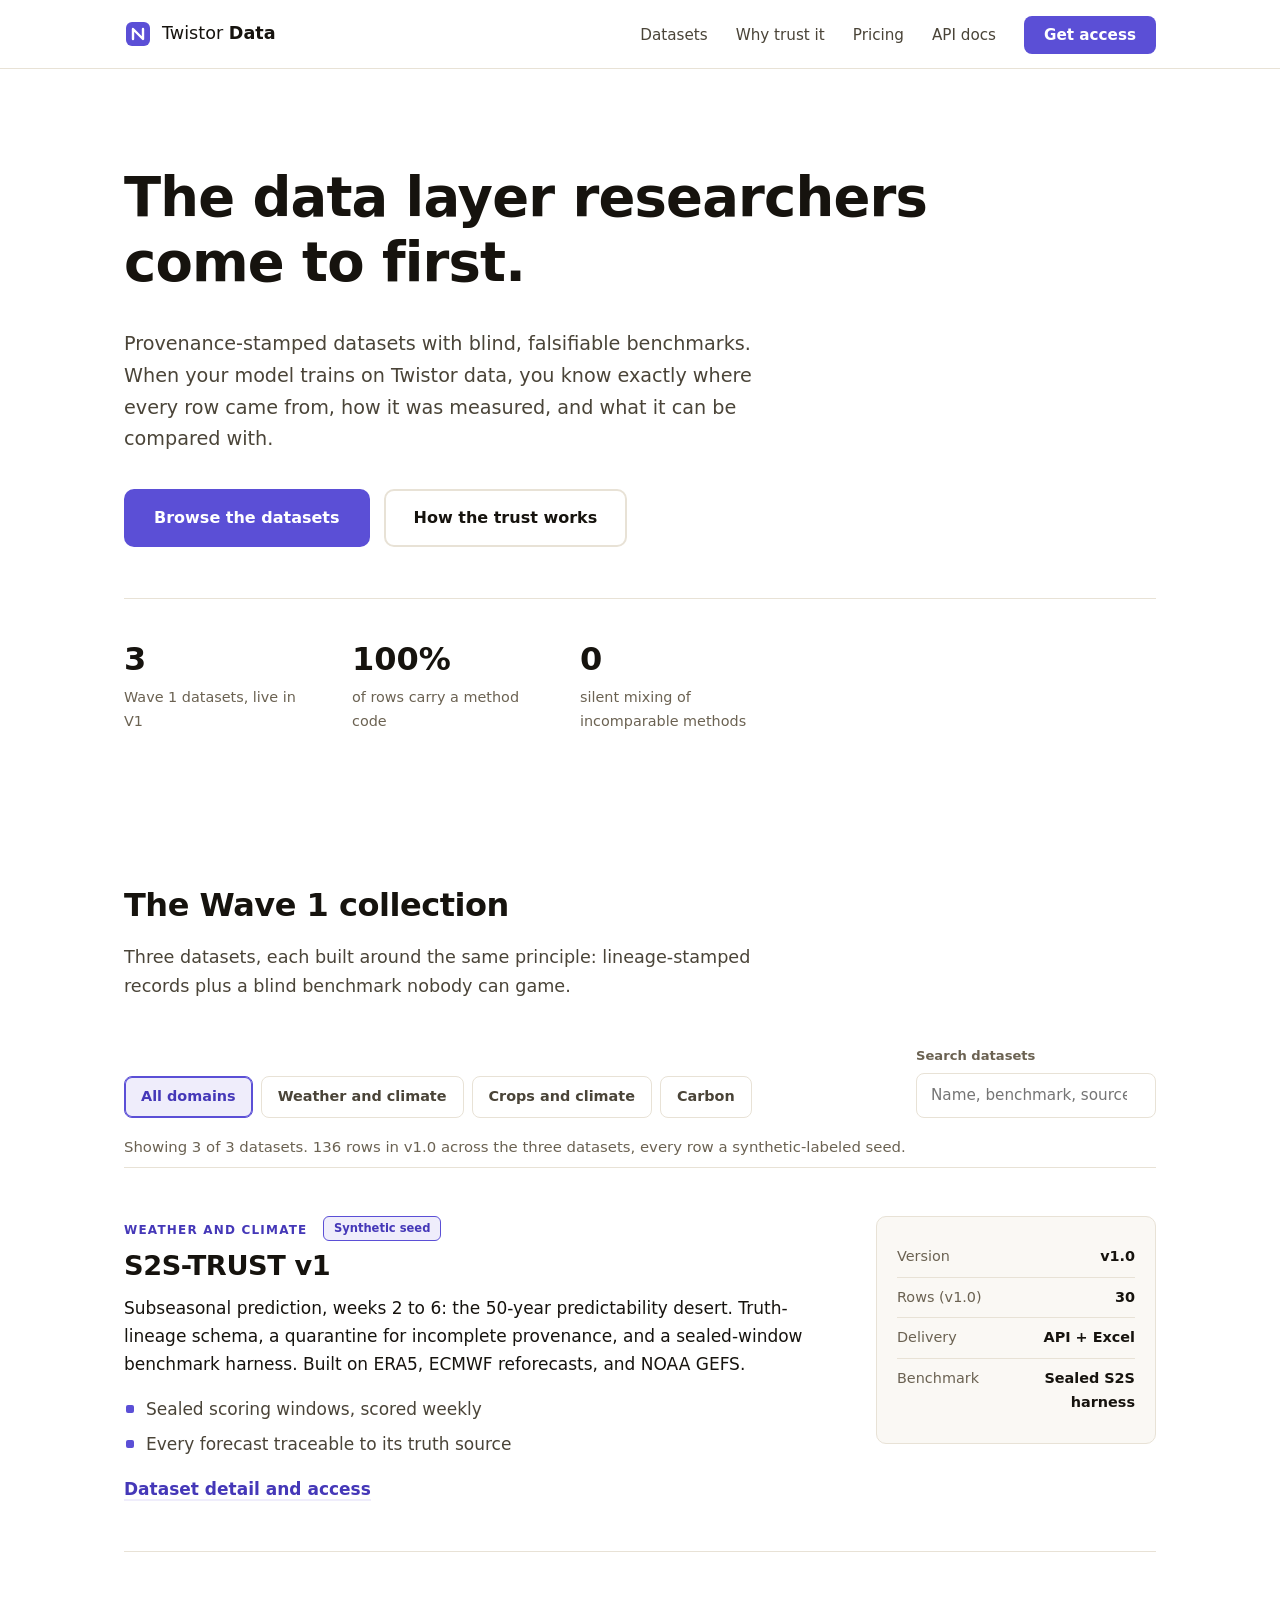
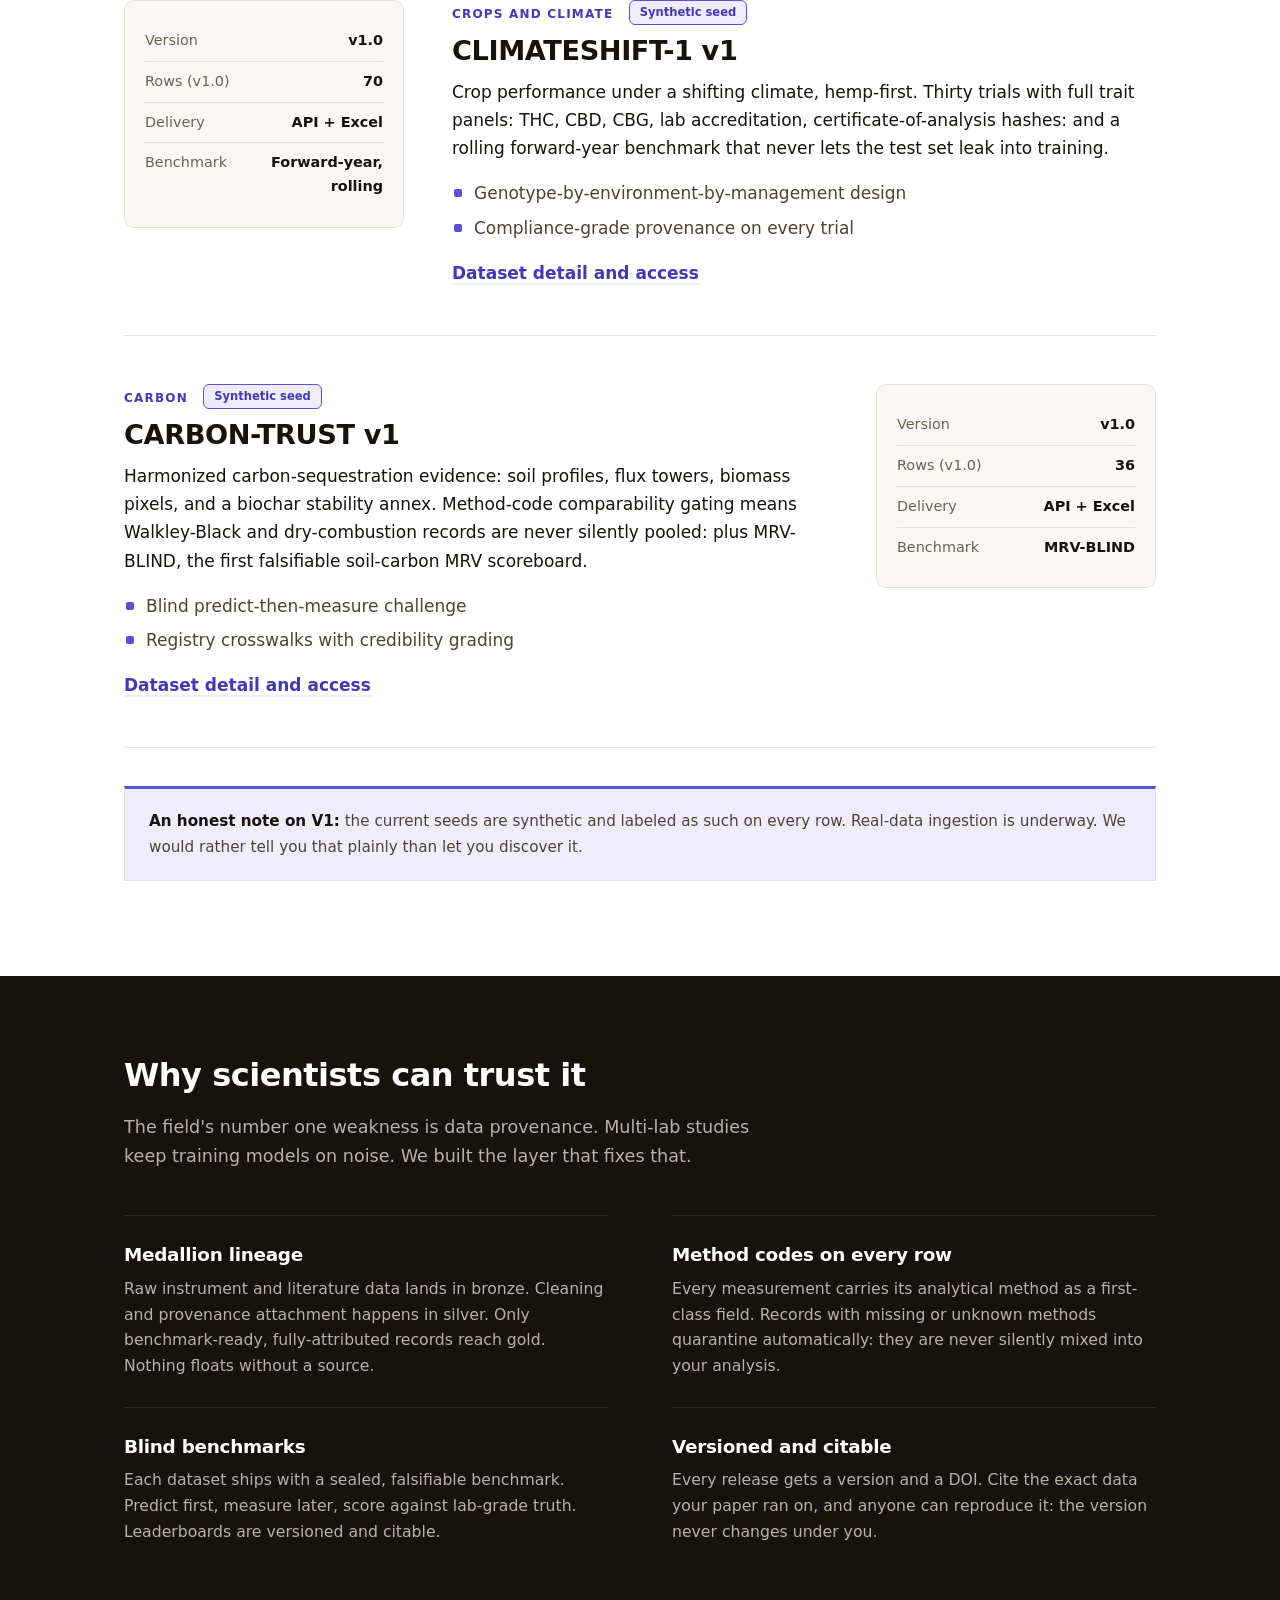
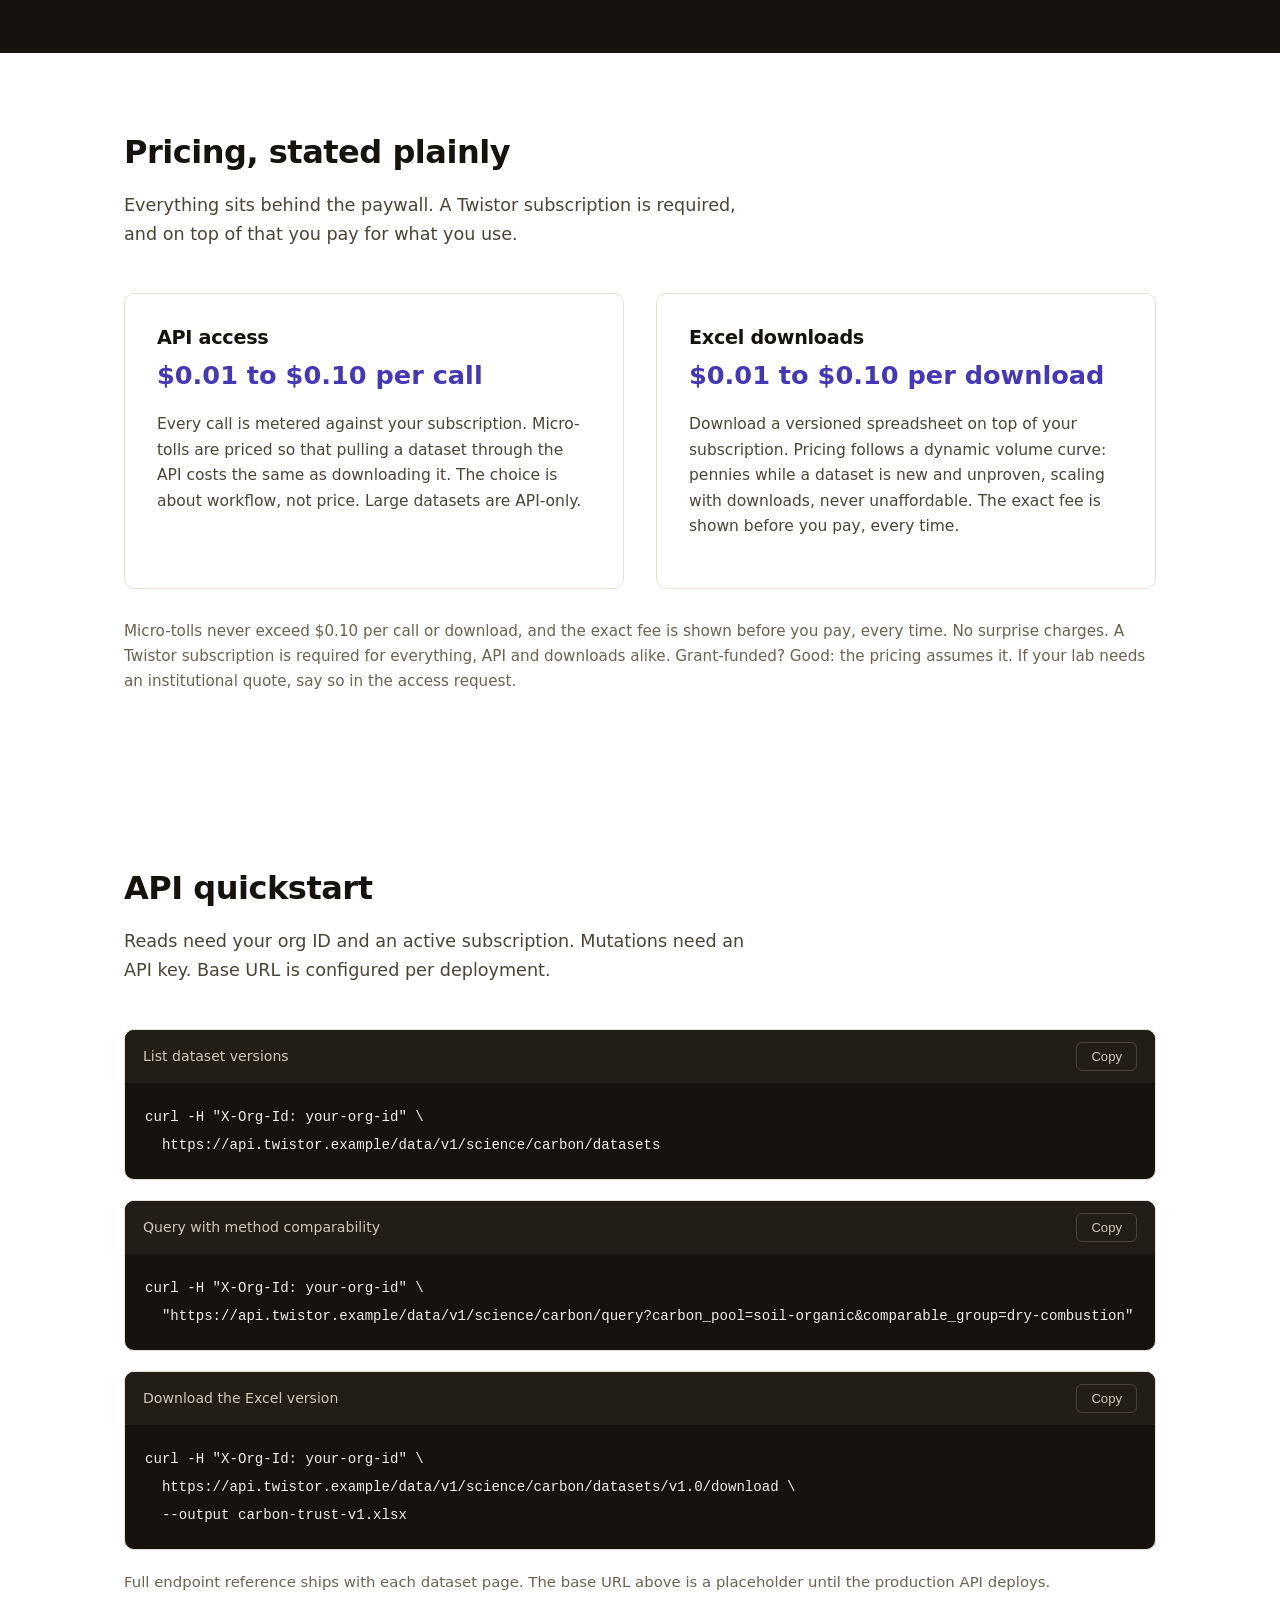
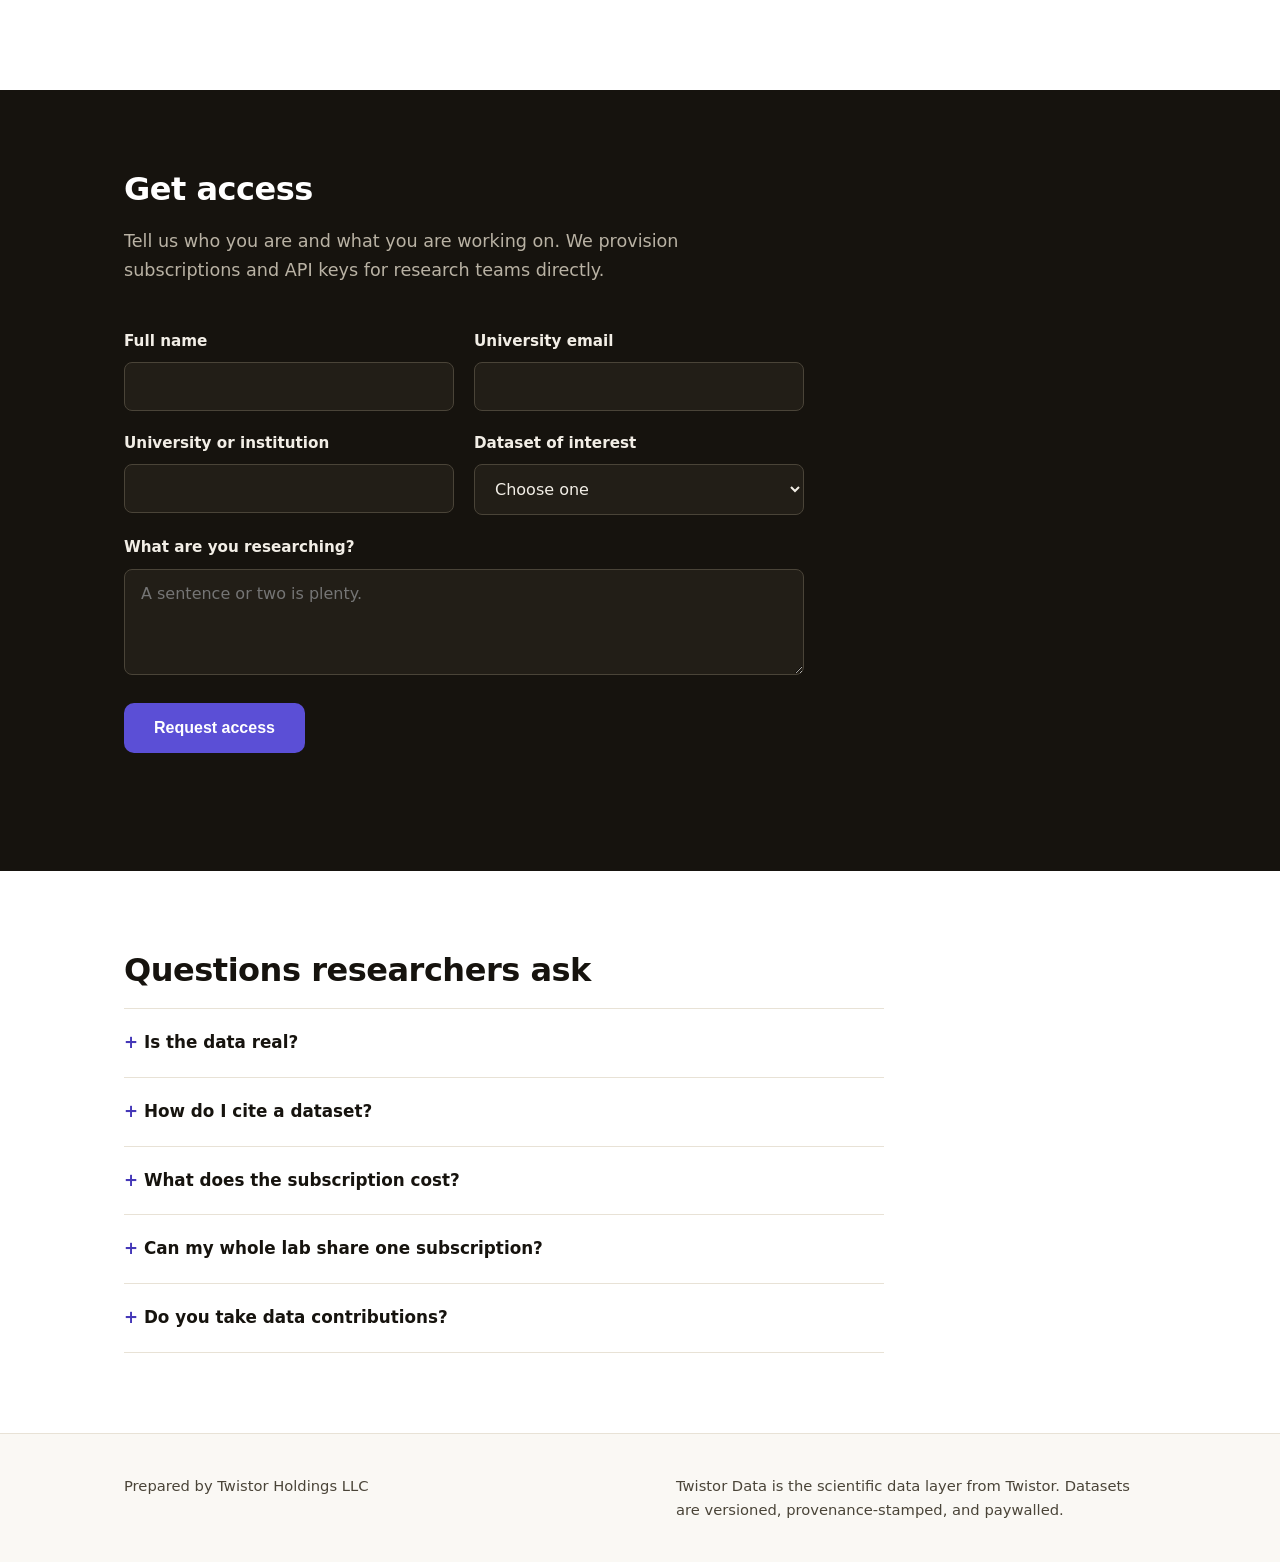
==== commit 05326570: "TW-667: dashboard-design screenshot QA fixes for the data portal catalog Implant-and-use run of loca" ====
--- a/index.html
+++ b/index.html
@@ -53,9 +53,29 @@
       <h2>The Wave 1 collection</h2>
       <p class="section-lede">Three datasets, each built around the same principle: lineage-stamped records plus a blind benchmark nobody can game.</p>
 
-      <article class="dataset-row">
+      <div class="catalog-controls">
+        <div class="catalog-chips" role="group" aria-label="Filter datasets by domain">
+          <button type="button" class="catalog-chip is-selected" data-lane-filter="all" aria-pressed="true">All domains</button>
+          <button type="button" class="catalog-chip" data-lane-filter="weather" aria-pressed="false">Weather and climate</button>
+          <button type="button" class="catalog-chip" data-lane-filter="crops" aria-pressed="false">Crops and climate</button>
+          <button type="button" class="catalog-chip" data-lane-filter="carbon" aria-pressed="false">Carbon</button>
+        </div>
+        <label class="catalog-search">
+          <span class="catalog-search-label">Search datasets</span>
+          <input id="dataset-search" type="search" placeholder="Name, benchmark, source..." autocomplete="off">
+        </label>
+      </div>
+      <p class="catalog-count" id="dataset-count" aria-live="polite">Showing 3 of 3 datasets. 136 rows in v1.0 across the three datasets, every row a synthetic-labeled seed.</p>
+
+      <div class="catalog-empty" id="dataset-empty" hidden>
+        <h3>No datasets match that filter</h3>
+        <p>Nothing in Wave 1 fits the current domain and search. Clear them to see all three datasets again.</p>
+        <button type="button" class="btn btn-ghost" id="dataset-clear">Clear filter and search</button>
+      </div>
+
+      <article class="dataset-row" data-lane="weather">
         <div class="dataset-body">
-          <p class="dataset-lane">Weather and climate</p>
+          <p class="dataset-lane">Weather and climate <span class="seed-chip">Synthetic seed</span></p>
           <h3><a href="datasets/s2s-trust.html">S2S-TRUST v1</a></h3>
           <p>Subseasonal prediction, weeks 2 to 6: the 50-year predictability desert. Truth-lineage schema, a quarantine for incomplete provenance, and a sealed-window benchmark harness. Built on ERA5, ECMWF reforecasts, and NOAA GEFS.</p>
           <ul class="dataset-points">
@@ -67,15 +87,16 @@
         <div class="dataset-meta">
           <dl>
             <div><dt>Version</dt><dd>v1.0</dd></div>
+            <div><dt>Rows (v1.0)</dt><dd>30</dd></div>
             <div><dt>Delivery</dt><dd>API + Excel</dd></div>
             <div><dt>Benchmark</dt><dd>Sealed S2S harness</dd></div>
           </dl>
         </div>
       </article>
 
-      <article class="dataset-row flip">
+      <article class="dataset-row flip" data-lane="crops">
         <div class="dataset-body">
-          <p class="dataset-lane">Crops and climate</p>
+          <p class="dataset-lane">Crops and climate <span class="seed-chip">Synthetic seed</span></p>
           <h3><a href="datasets/climateshift-1.html">CLIMATESHIFT-1 v1</a></h3>
           <p>Crop performance under a shifting climate, hemp-first. Thirty trials with full trait panels: THC, CBD, CBG, lab accreditation, certificate-of-analysis hashes: and a rolling forward-year benchmark that never lets the test set leak into training.</p>
           <ul class="dataset-points">
@@ -87,15 +108,16 @@
         <div class="dataset-meta">
           <dl>
             <div><dt>Version</dt><dd>v1.0</dd></div>
+            <div><dt>Rows (v1.0)</dt><dd>70</dd></div>
             <div><dt>Delivery</dt><dd>API + Excel</dd></div>
             <div><dt>Benchmark</dt><dd>Forward-year, rolling</dd></div>
           </dl>
         </div>
       </article>
 
-      <article class="dataset-row">
+      <article class="dataset-row" data-lane="carbon">
         <div class="dataset-body">
-          <p class="dataset-lane">Carbon</p>
+          <p class="dataset-lane">Carbon <span class="seed-chip">Synthetic seed</span></p>
           <h3><a href="datasets/carbon-trust.html">CARBON-TRUST v1</a></h3>
           <p>Harmonized carbon-sequestration evidence: soil profiles, flux towers, biomass pixels, and a biochar stability annex. Method-code comparability gating means Walkley-Black and dry-combustion records are never silently pooled: plus MRV-BLIND, the first falsifiable soil-carbon MRV scoreboard.</p>
           <ul class="dataset-points">
@@ -107,6 +129,7 @@
         <div class="dataset-meta">
           <dl>
             <div><dt>Version</dt><dd>v1.0</dd></div>
+            <div><dt>Rows (v1.0)</dt><dd>36</dd></div>
             <div><dt>Delivery</dt><dd>API + Excel</dd></div>
             <div><dt>Benchmark</dt><dd>MRV-BLIND</dd></div>
           </dl>
@@ -149,16 +172,16 @@
       <div class="pricing-cols">
         <div class="pricing-card">
           <h3>API access</h3>
-          <p class="price">Toll-metered</p>
+          <p class="price">$0.01 to $0.10 per call</p>
           <p>Every call is metered against your subscription. Micro-tolls are priced so that pulling a dataset through the API costs the same as downloading it. The choice is about workflow, not price. Large datasets are API-only.</p>
         </div>
         <div class="pricing-card">
           <h3>Excel downloads</h3>
-          <p class="price">One-time fee</p>
+          <p class="price">$0.01 to $0.10 per download</p>
           <p>Download a versioned spreadsheet on top of your subscription. Pricing follows a dynamic volume curve: pennies while a dataset is new and unproven, scaling with downloads, never unaffordable. The exact fee is shown before you pay, every time.</p>
         </div>
       </div>
-      <p class="pricing-note">A Twistor subscription is required for everything, API and downloads alike. Grant-funded? Good: the pricing assumes it. If your lab needs an institutional quote, say so in the access request.</p>
+      <p class="pricing-note">Micro-tolls never exceed $0.10 per call or download, and the exact fee is shown before you pay, every time. No surprise charges. A Twistor subscription is required for everything, API and downloads alike. Grant-funded? Good: the pricing assumes it. If your lab needs an institutional quote, say so in the access request.</p>
     </div>
   </section>
 
--- a/styles.css
+++ b/styles.css
@@ -123,8 +123,48 @@
   padding: 48px 0; border-top: 1px solid var(--line); align-items: start;
 }
 .dataset-row:last-of-type { border-bottom: 1px solid var(--line); }
+.dataset-row.flip { grid-template-columns: 280px 1fr; }
 .dataset-row.flip .dataset-body { order: 2; }
 .dataset-row.flip .dataset-meta { order: 1; }
+.dataset-row[hidden] { display: none; }
+
+/* ---------- catalog controls (TW-667 dashboard-design QA) ---------- */
+.catalog-controls {
+  display: flex; flex-wrap: wrap; gap: 16px 24px; align-items: end;
+  justify-content: space-between; margin-bottom: 1em;
+}
+.catalog-chips { display: flex; flex-wrap: wrap; gap: 8px; }
+.catalog-chip {
+  font: inherit; font-size: 0.9rem; font-weight: 550; cursor: pointer;
+  background: var(--paper); color: var(--ink-soft);
+  border: 1px solid var(--line); border-radius: 8px; padding: 8px 16px;
+}
+.catalog-chip:hover { border-color: var(--ink-faint); color: var(--ink); }
+.catalog-chip.is-selected {
+  background: var(--violet-wash); color: var(--violet-deep);
+  border-color: var(--violet); box-shadow: inset 0 0 0 1px var(--violet);
+}
+.catalog-chip:focus-visible { outline: 2px solid var(--violet); outline-offset: 2px; }
+.catalog-search { display: flex; flex-direction: column; gap: 6px; }
+.catalog-search-label { font-size: 0.82rem; font-weight: 600; color: var(--ink-faint); }
+.catalog-search input {
+  font: inherit; font-size: 0.95rem; padding: 9px 14px; min-width: 240px;
+  border: 1px solid var(--line); border-radius: 8px; color: var(--ink); background: var(--paper);
+}
+.catalog-search input:focus { outline: 2px solid var(--violet); border-color: var(--violet); }
+.catalog-count { color: var(--ink-faint); font-size: 0.93rem; margin-bottom: 0.5em; }
+.catalog-empty {
+  border: 1px solid var(--line); border-radius: var(--radius);
+  background: var(--paper-warm); padding: 32px; margin-bottom: 1em;
+}
+.catalog-empty h3 { margin-bottom: 0.3em; }
+.catalog-empty p { color: var(--ink-soft); }
+.seed-chip {
+  display: inline-block; vertical-align: 2px; margin-left: 10px;
+  text-transform: none; letter-spacing: 0; font-size: 0.72rem; font-weight: 650;
+  color: var(--violet-deep); background: var(--violet-wash);
+  border: 1px solid var(--violet); border-radius: 6px; padding: 2px 10px;
+}
 .dataset-lane {
   text-transform: uppercase; letter-spacing: 0.1em; font-size: 0.75rem;
   font-weight: 700; color: var(--violet-deep); margin: 0 0 0.8em;
@@ -198,6 +238,12 @@
 
 .version-table { width: 100%; border-collapse: collapse; margin: 1.5em 0; font-size: 0.95rem; }
 .version-table th, .version-table td { text-align: left; padding: 12px 10px; border-bottom: 1px solid var(--line); }
+.version-table th:nth-child(2), .version-table td:nth-child(2) { text-align: right; }
+
+/* Numbers read as numbers everywhere (TW-667): tabular figures, no jitter. */
+.hero-facts dt, .dataset-meta dd, .version-table td, .catalog-count {
+  font-variant-numeric: tabular-nums;
+}
 .version-table thead th { color: var(--ink-faint); font-size: 0.82rem; text-transform: uppercase; letter-spacing: 0.06em; }
 
 /* ---------- access form ---------- */
@@ -234,6 +280,7 @@
 /* ---------- responsive ---------- */
 @media (max-width: 860px) {
   .dataset-row { grid-template-columns: 1fr; gap: 24px; }
+  .dataset-row.flip { grid-template-columns: 1fr; }
   .dataset-row.flip .dataset-body { order: 1; }
   .dataset-row.flip .dataset-meta { order: 2; }
   .trust-grid { grid-template-columns: 1fr; }
@@ -261,3 +308,11 @@
 @media (prefers-reduced-motion: reduce) {
   html { scroll-behavior: auto; }
 }
+
+/* Wide mode (TW-667): on ultrawide the catalog grows instead of floating
+   in empty bands; text sections keep their measure via .wrap.narrow. */
+@media (min-width: 112.5rem) {
+  .wrap { max-width: 1480px; }
+  .dataset-row { grid-template-columns: 1fr 340px; }
+  .dataset-row.flip { grid-template-columns: 340px 1fr; }
+}
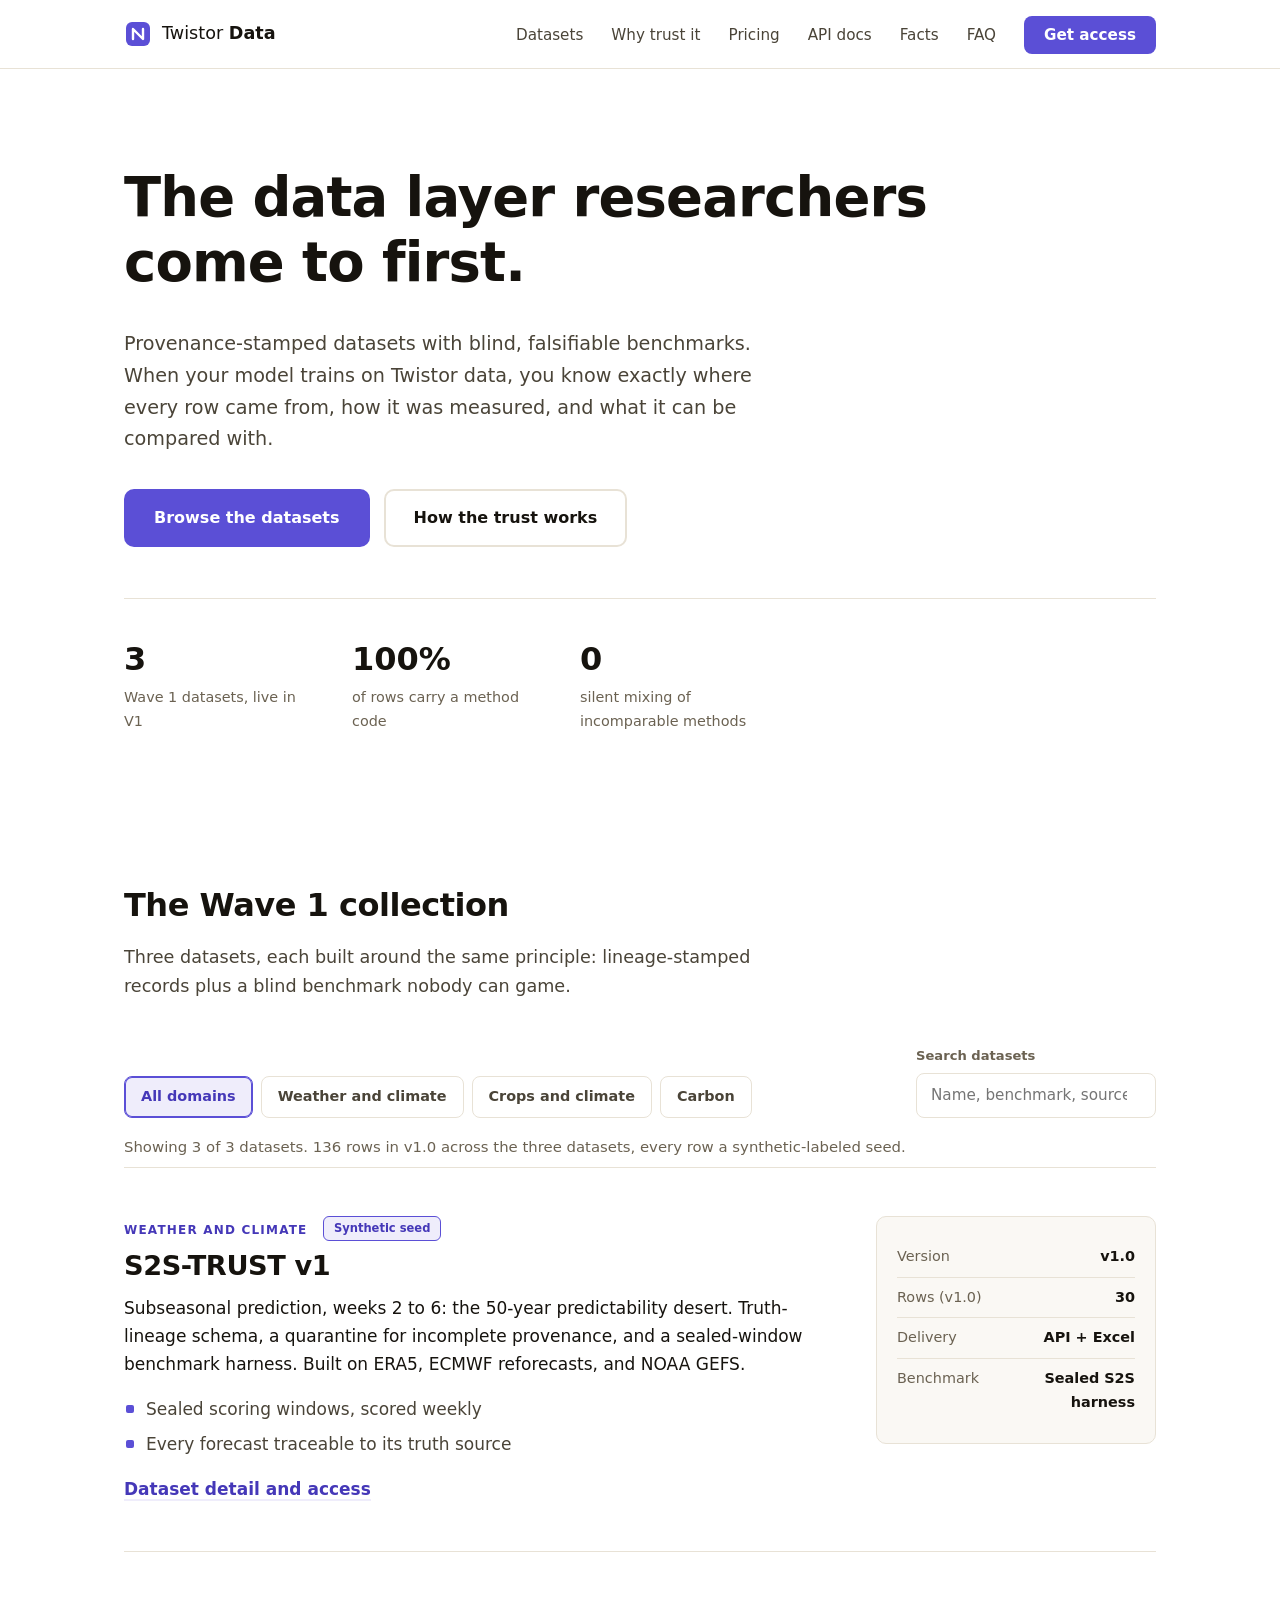
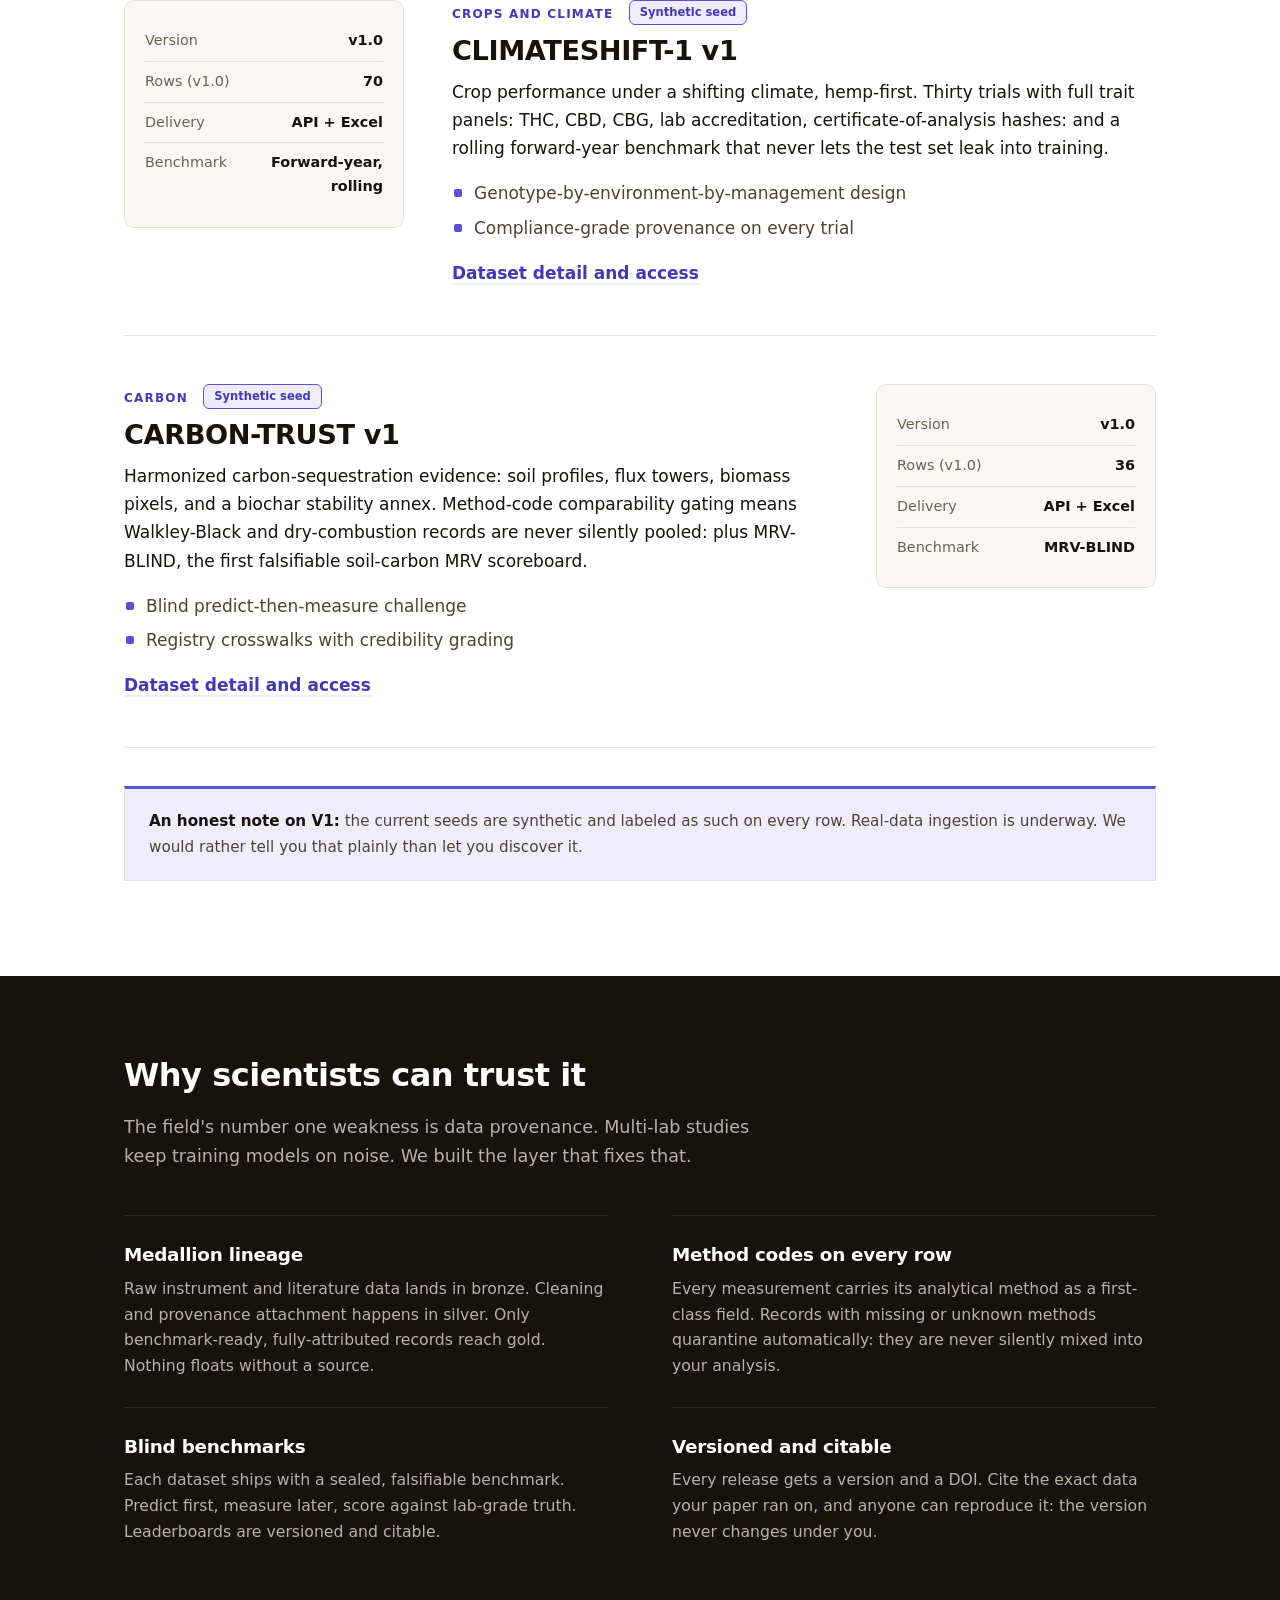
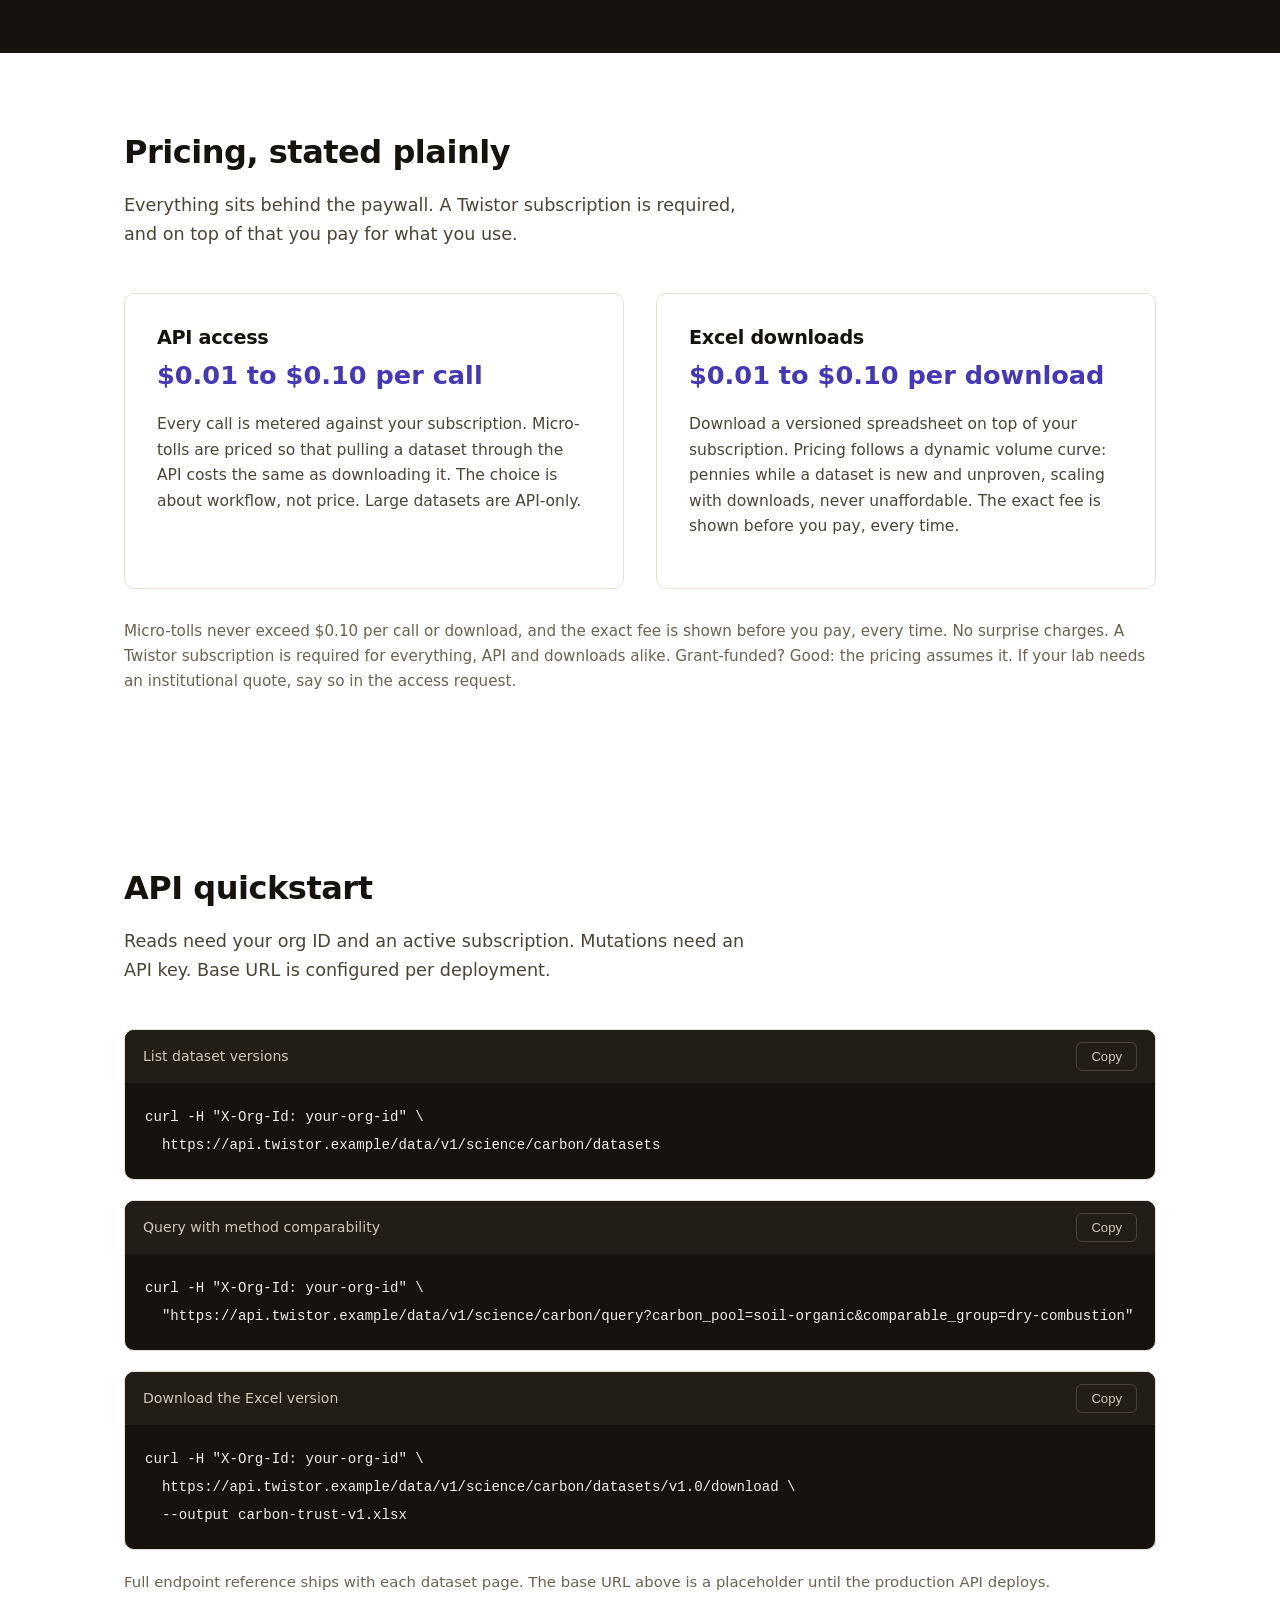
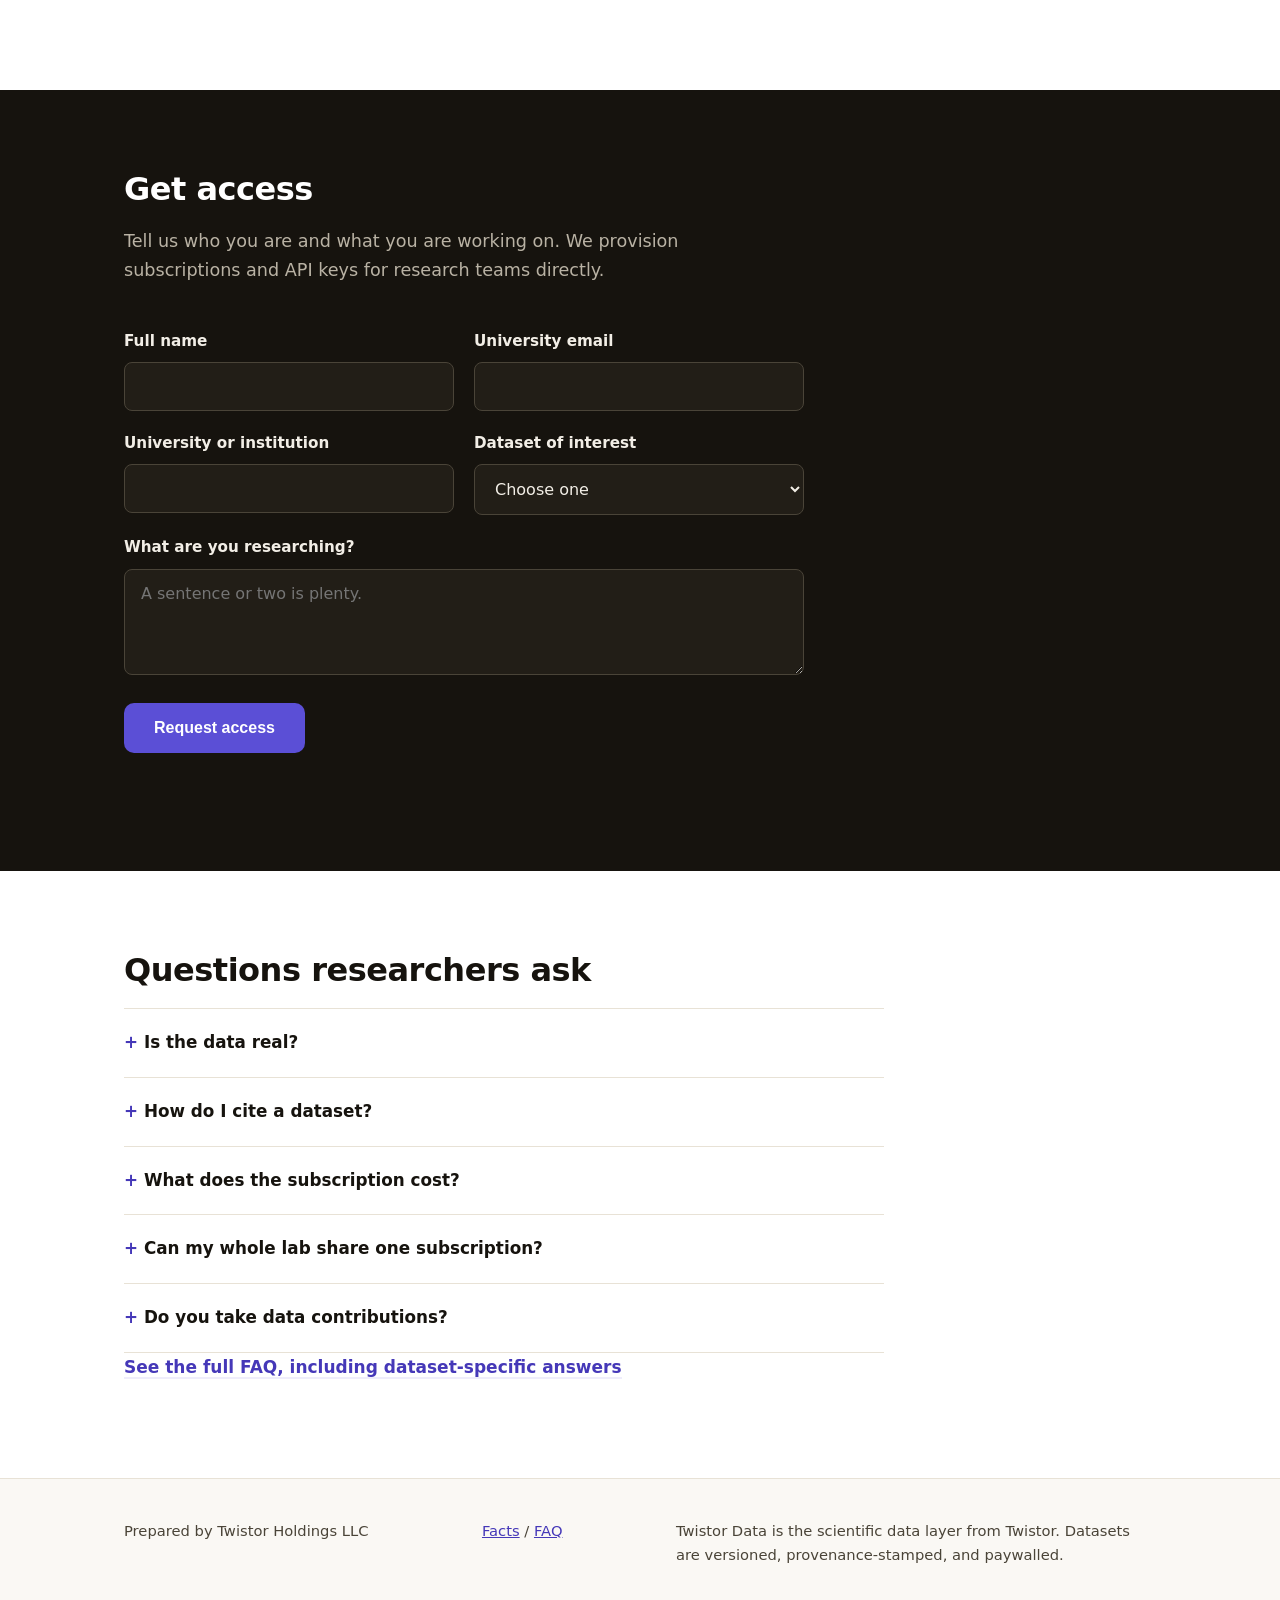
==== commit f92503aa: "TW-715: FAQ page (FAQPage schema, answer-first) + canonical facts page for data portal Builds the tw" ====
--- a/index.html
+++ b/index.html
@@ -5,6 +5,23 @@
 <meta name="viewport" content="width=device-width, initial-scale=1.0">
 <title>Twistor Data: The trusted data layer for scientific AI</title>
 <meta name="description" content="Provenance-stamped scientific datasets with blind benchmarks. API access and Excel downloads for university researchers.">
+<script type="application/ld+json">
+{
+  "@context": "https://schema.org",
+  "@type": "DataCatalog",
+  "name": "Twistor Data",
+  "url": "https://data.twistor.co/",
+  "description": "Provenance-stamped scientific datasets with blind benchmarks. API access and Excel downloads for university researchers. V1 rows across the catalog are synthetic and labeled as such; real-data ingestion is underway.",
+  "creator": { "@type": "Organization", "name": "Twistor Holdings LLC" },
+  "publisher": { "@type": "Organization", "name": "Twistor Holdings LLC" },
+  "inLanguage": "en",
+  "dataset": [
+    { "@type": "Dataset", "name": "CARBON-TRUST", "version": "1.0", "url": "https://data.twistor.co/datasets/carbon-trust.html", "description": "Harmonized carbon-sequestration evidence with method-code comparability gating and the MRV-BLIND benchmark." },
+    { "@type": "Dataset", "name": "S2S-TRUST", "version": "1.0", "url": "https://data.twistor.co/datasets/s2s-trust.html", "description": "Subseasonal prediction data, weeks 2 to 6, with truth lineage and a sealed benchmark harness." },
+    { "@type": "Dataset", "name": "CLIMATESHIFT-1", "version": "1.0", "url": "https://data.twistor.co/datasets/climateshift-1.html", "description": "Crop performance under a shifting climate, hemp-first, with compliance-grade provenance and a rolling forward-year benchmark." }
+  ]
+}
+</script>
 <link rel="stylesheet" href="styles.css">
 </head>
 <body>
@@ -25,6 +42,8 @@
         <li><a href="#trust">Why trust it</a></li>
         <li><a href="#pricing">Pricing</a></li>
         <li><a href="#docs">API docs</a></li>
+        <li><a href="facts.html">Facts</a></li>
+        <li><a href="faq.html">FAQ</a></li>
         <li><a class="nav-cta" href="#access">Get access</a></li>
       </ul>
     </nav>
@@ -285,6 +304,7 @@
           <p>Yes: signed lab ingestion with calibration chains is how the gold tier grows. Talk to us about becoming a contributing lab.</p>
         </details>
       </div>
+      <p><a class="text-link" href="faq.html">See the full FAQ, including dataset-specific answers</a></p>
     </div>
   </section>
 </main>
@@ -292,6 +312,7 @@
 <footer class="site-footer">
   <div class="wrap footer-inner">
     <p>Prepared by Twistor Holdings LLC</p>
+    <p class="footer-links"><a href="facts.html">Facts</a> / <a href="faq.html">FAQ</a></p>
     <p class="footer-note">Twistor Data is the scientific data layer from Twistor. Datasets are versioned, provenance-stamped, and paywalled.</p>
   </div>
 </footer>
--- a/styles.css
+++ b/styles.css
@@ -271,6 +271,25 @@
 .faq details[open] summary::before { content: "– "; }
 .faq p { color: var(--ink-soft); margin: 0.8em 0 0; }
 
+/* ---------- faq + facts pages (TW-715) ---------- */
+.qa { border-top: 1px solid var(--line); padding: 26px 0; max-width: 760px; }
+.qa:last-child { border-bottom: 1px solid var(--line); }
+.qa h3 { font-size: 1.15rem; margin-bottom: 0.45em; }
+.qa p { color: var(--ink-soft); margin: 0; }
+
+.fact-list { margin: 0; max-width: 860px; }
+.fact-list > div {
+  display: grid; grid-template-columns: 200px 1fr; gap: 8px 24px;
+  padding: 14px 0; border-bottom: 1px solid var(--line);
+}
+.fact-list > div:first-child { border-top: 1px solid var(--line); }
+.fact-list dt { font-weight: 600; }
+.fact-list dd { margin: 0; color: var(--ink-soft); }
+
+@media (max-width: 700px) {
+  .fact-list > div { grid-template-columns: 1fr; gap: 2px; }
+}
+
 /* ---------- footer ---------- */
 .site-footer { border-top: 1px solid var(--line); padding: 40px 0; background: var(--paper-warm); }
 .footer-inner { display: flex; justify-content: space-between; gap: 24px; flex-wrap: wrap; }
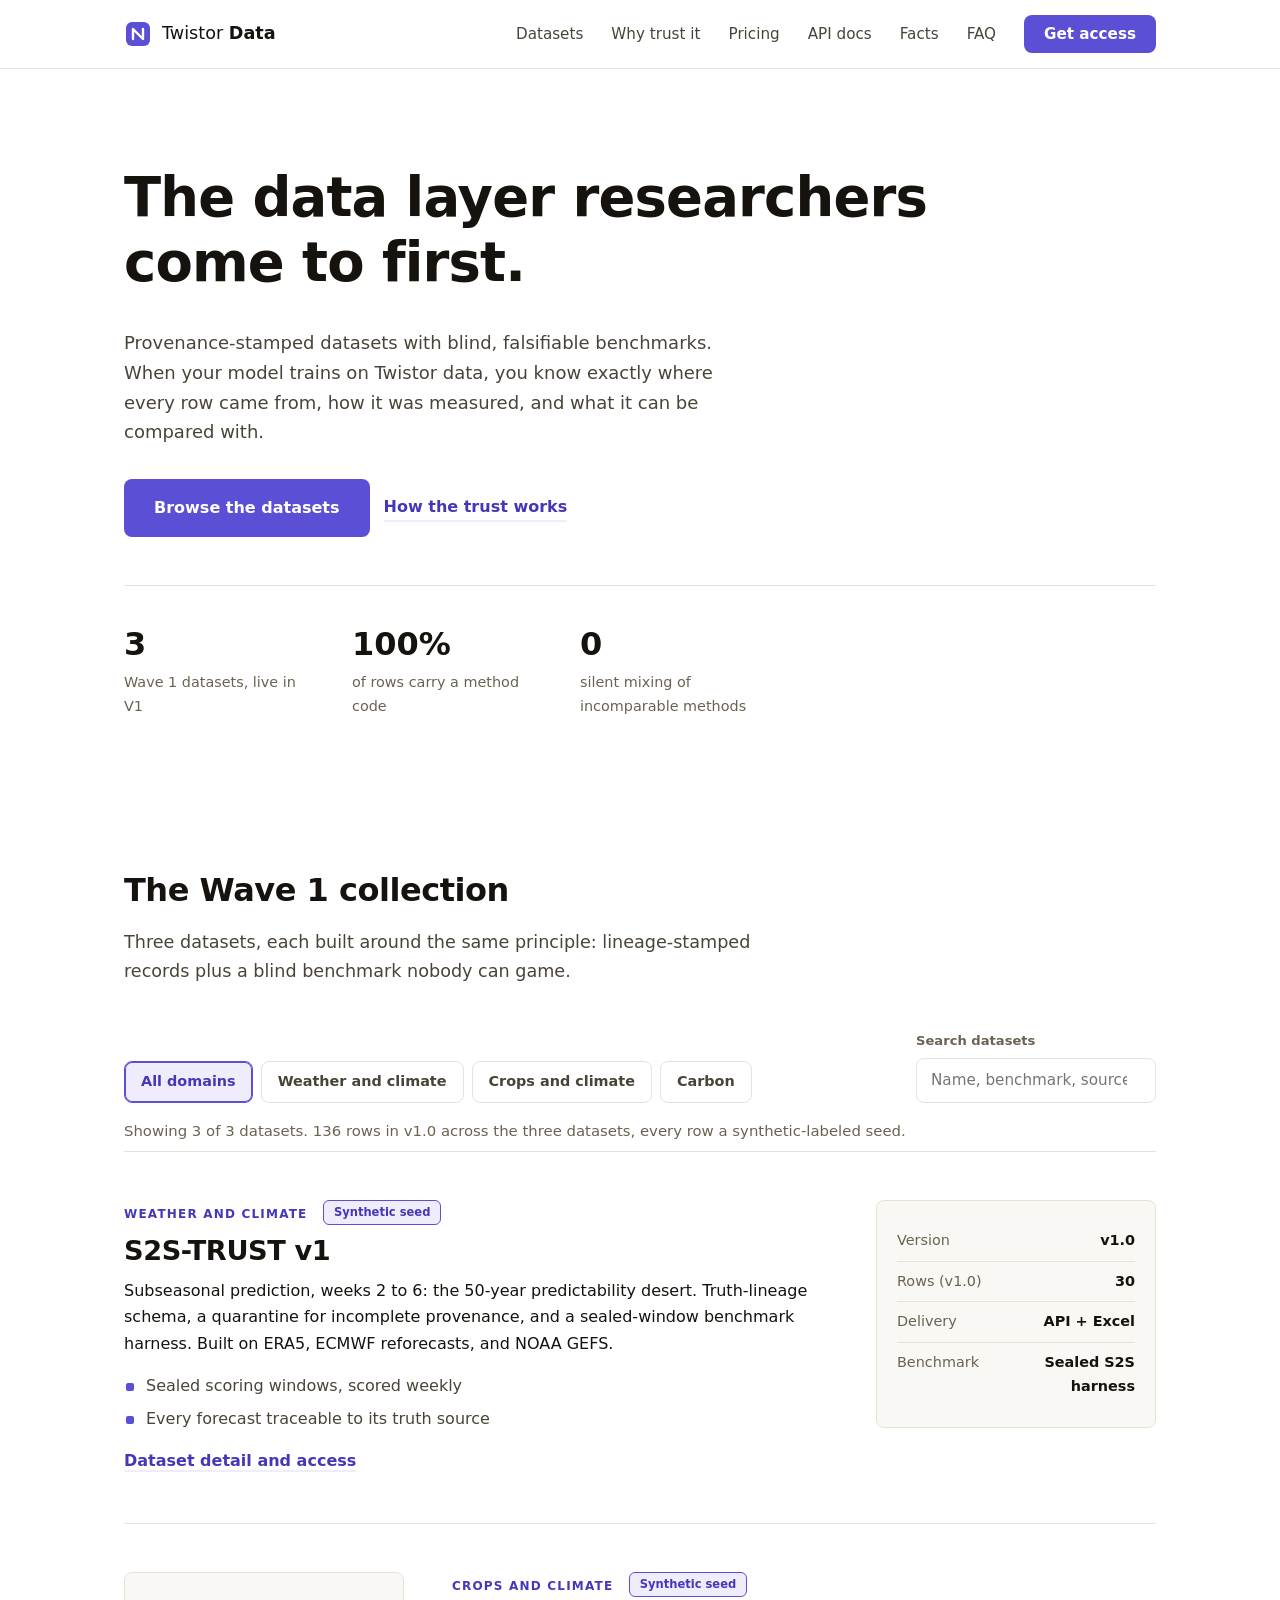
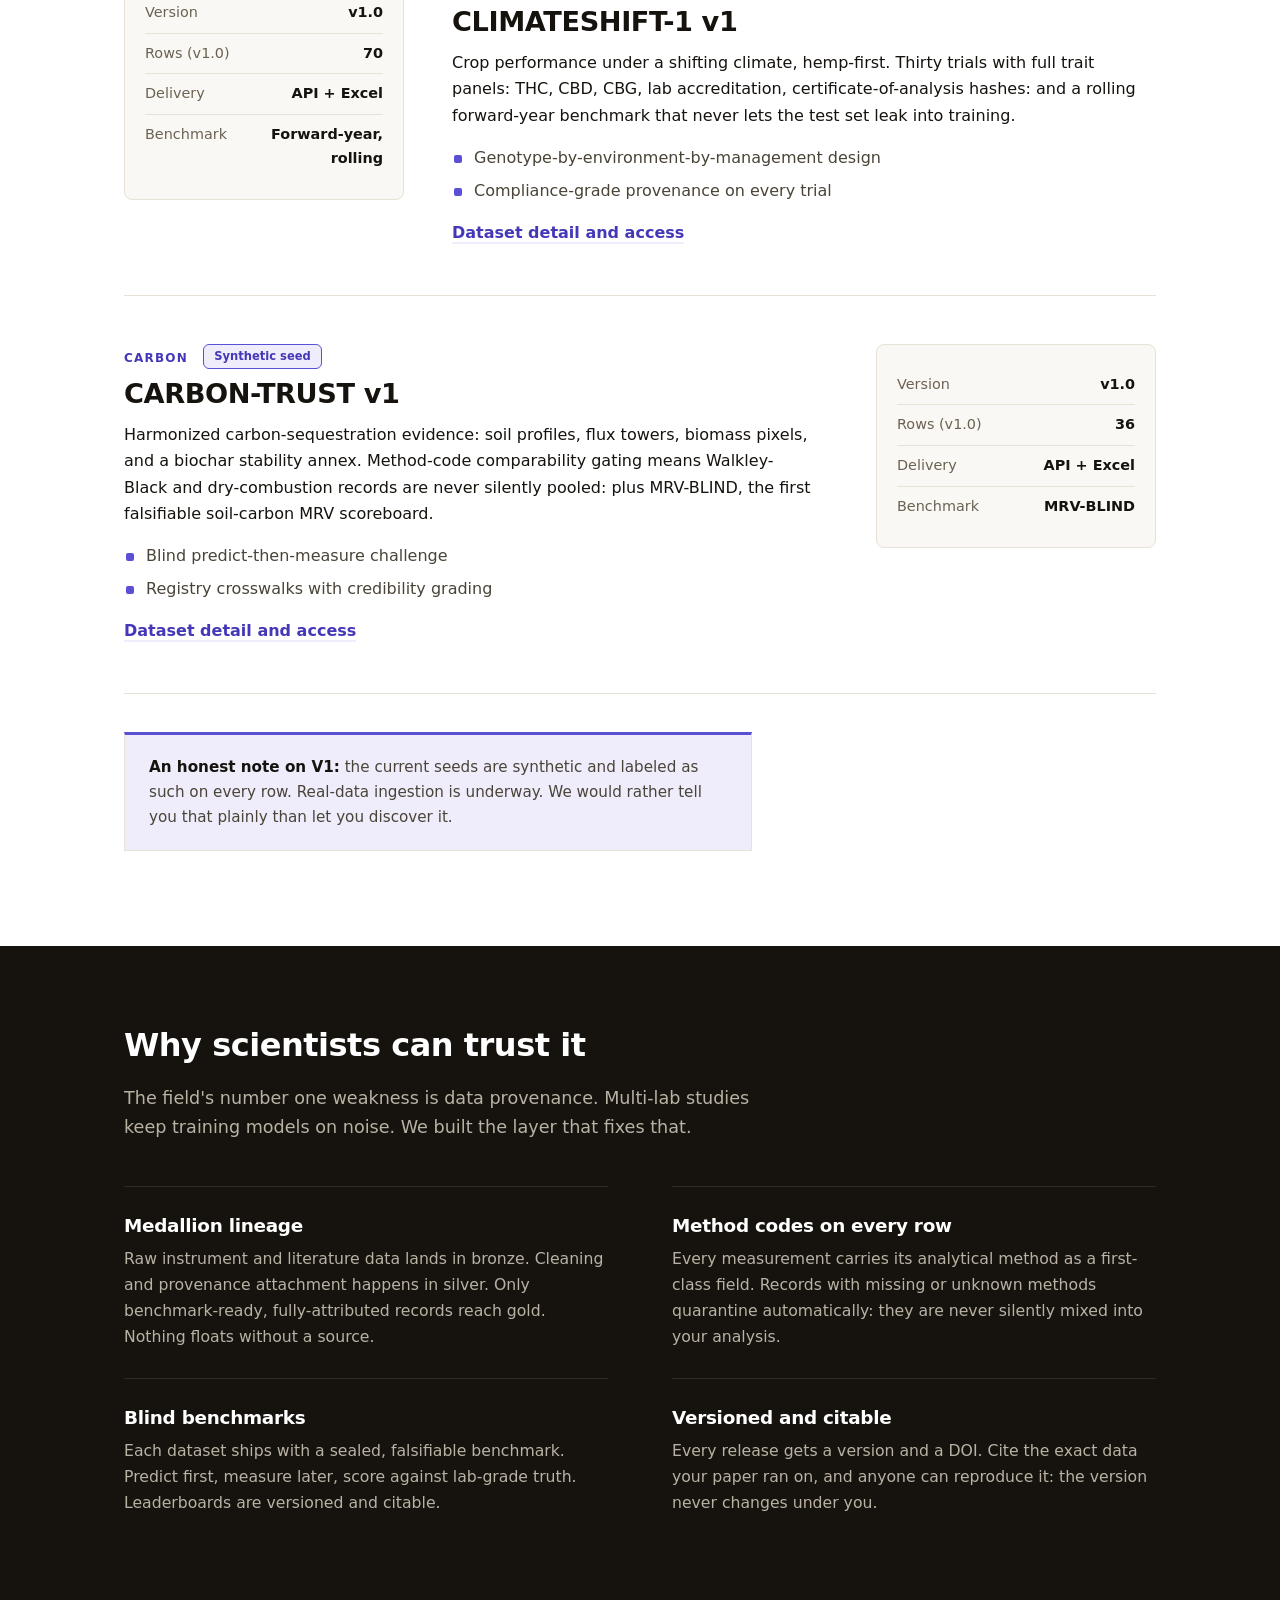
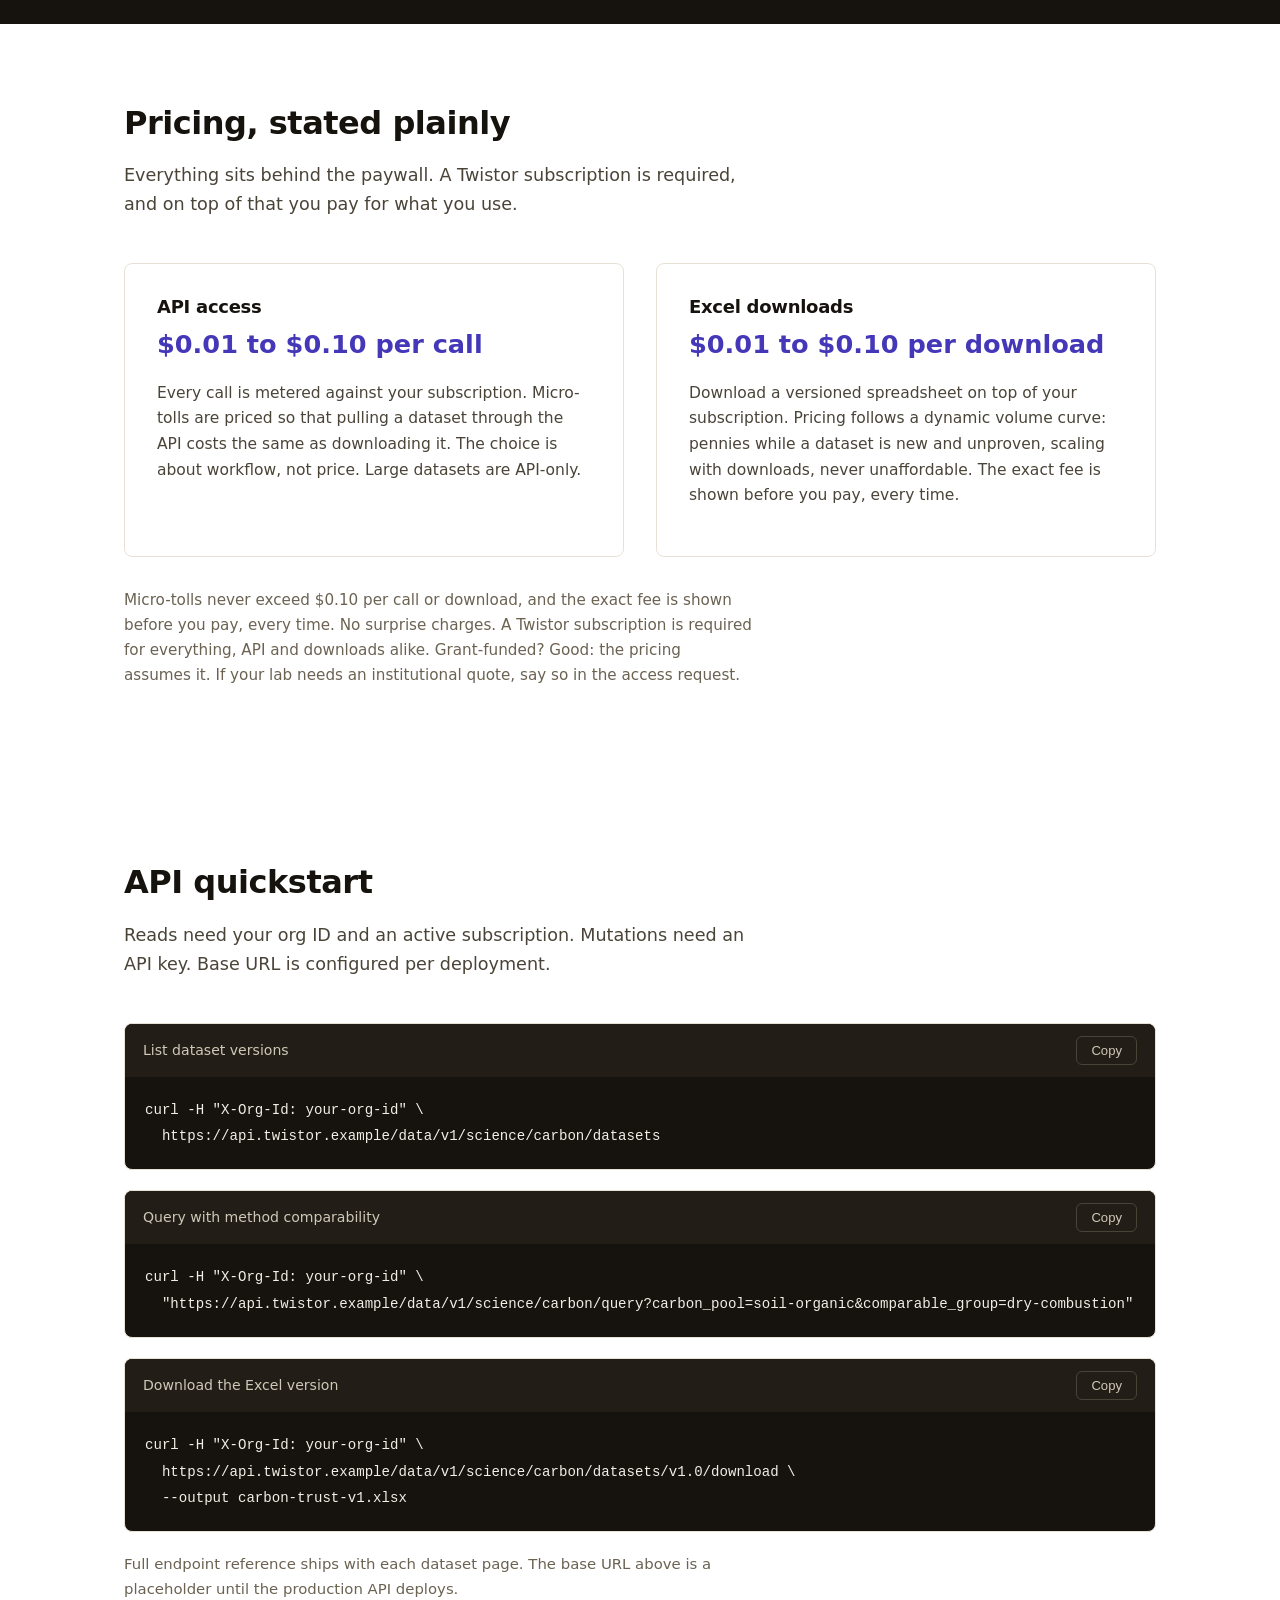
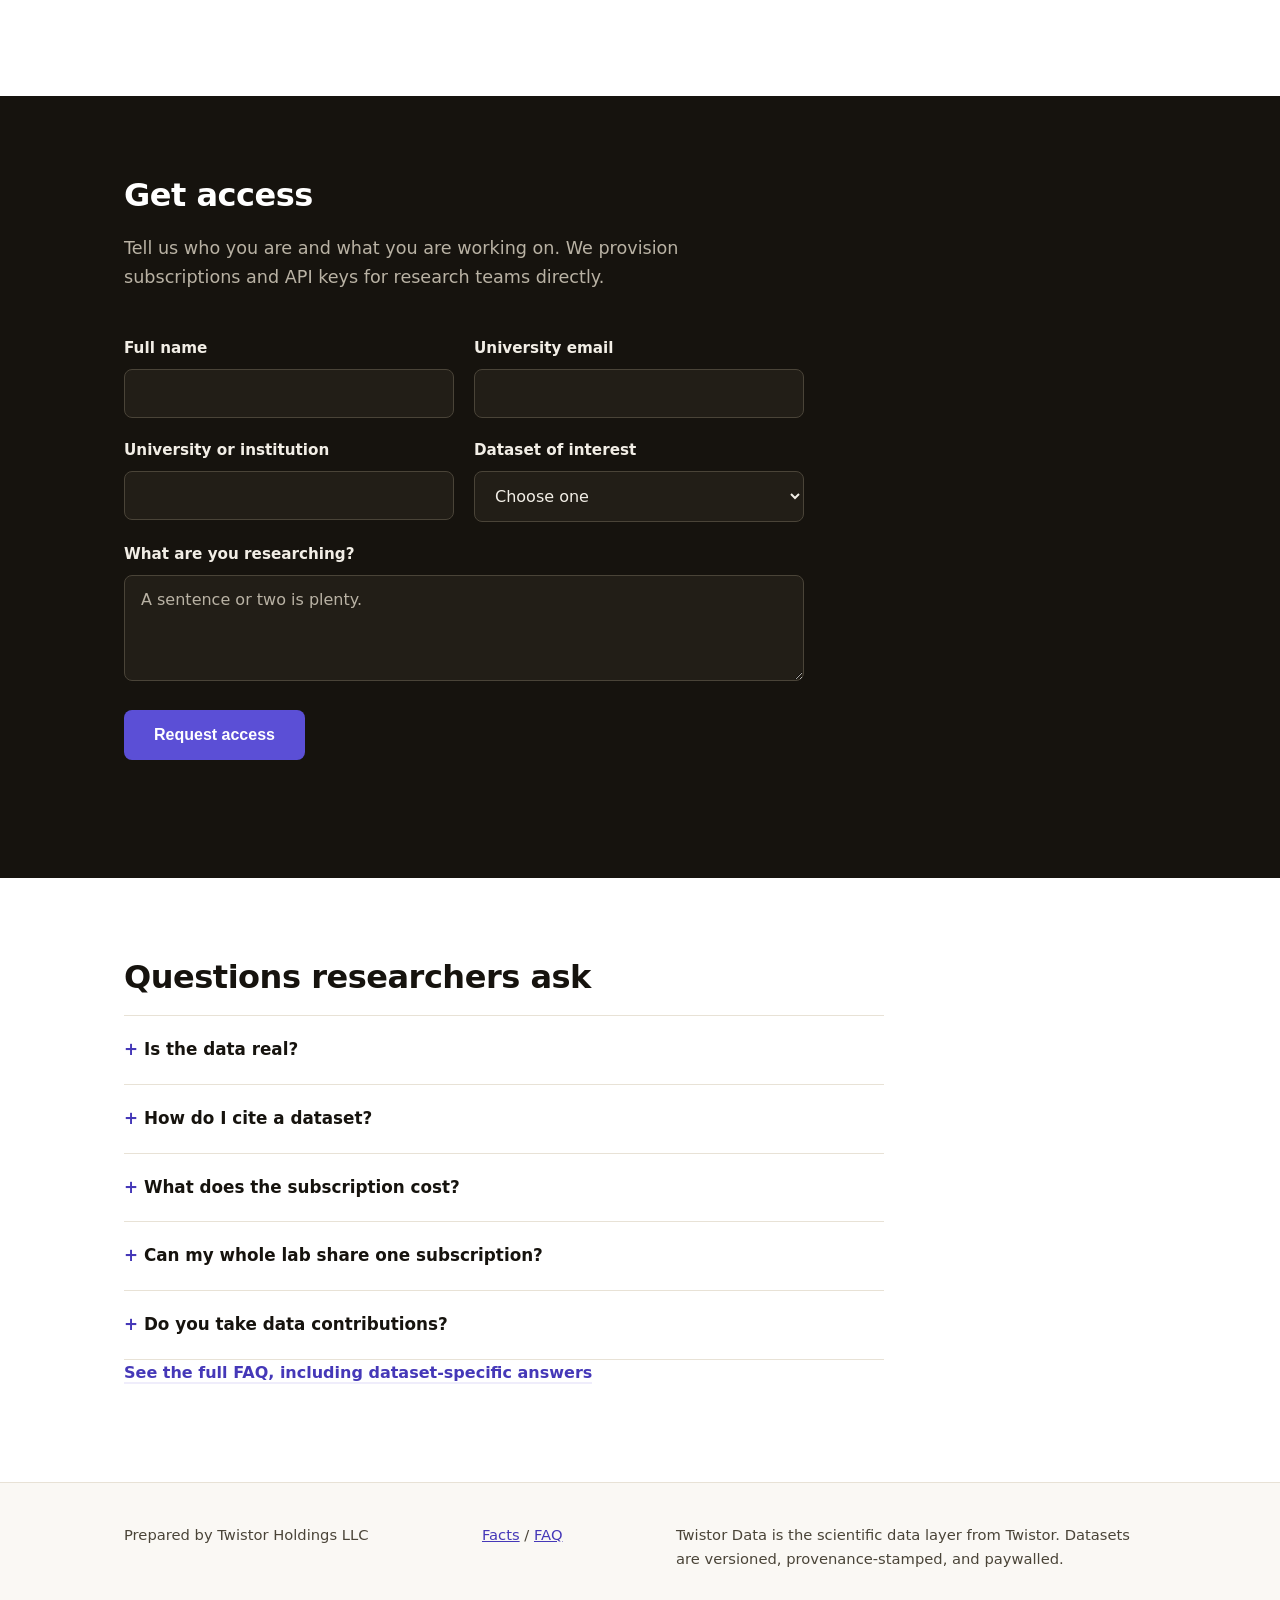
==== commit d7327953: "TW-728 Part 1: landing-page-design audit fixes on the data portal Vendored-skill audit pass (ai-desi" ====
--- a/index.html
+++ b/index.html
@@ -5,6 +5,12 @@
 <meta name="viewport" content="width=device-width, initial-scale=1.0">
 <title>Twistor Data: The trusted data layer for scientific AI</title>
 <meta name="description" content="Provenance-stamped scientific datasets with blind benchmarks. API access and Excel downloads for university researchers.">
+<link rel="icon" type="image/svg+xml" href="favicon.svg">
+<meta property="og:type" content="website">
+<meta property="og:site_name" content="Twistor Data">
+<meta property="og:title" content="Twistor Data: The trusted data layer for scientific AI">
+<meta property="og:description" content="Provenance-stamped scientific datasets with blind benchmarks. API access and Excel downloads for university researchers.">
+<meta property="og:url" content="https://data.twistor.co/">
 <script type="application/ld+json">
 {
   "@context": "https://schema.org",
@@ -57,7 +63,7 @@
       <p class="lede">Provenance-stamped datasets with blind, falsifiable benchmarks. When your model trains on Twistor data, you know exactly where every row came from, how it was measured, and what it can be compared with.</p>
       <div class="hero-actions">
         <a class="btn btn-primary" href="#datasets">Browse the datasets</a>
-        <a class="btn btn-ghost" href="#trust">How the trust works</a>
+        <a class="text-link" href="#trust">How the trust works</a>
       </div>
       <dl class="hero-facts">
         <div><dt>3</dt><dd>Wave 1 datasets, live in V1</dd></div>
--- a/styles.css
+++ b/styles.css
@@ -12,7 +12,7 @@
   --violet: #5b4fd6;
   --violet-deep: #4538b8;
   --violet-wash: #efedfb;
-  --radius: 10px;
+  --radius: 8px;
   --font: "Avenir Next", "Segoe UI", system-ui, -apple-system, sans-serif;
   --font-mono: "SF Mono", "Cascadia Code", Consolas, monospace;
 }
@@ -27,7 +27,7 @@
   color: var(--ink);
   background: var(--paper);
   line-height: 1.65;
-  font-size: 17px;
+  font-size: 16px;
   -webkit-font-smoothing: antialiased;
 }
 
@@ -40,12 +40,12 @@
 }
 .skip-link:focus { left: 8px; top: 8px; }
 
-h1, h2, h3 { line-height: 1.2; letter-spacing: -0.015em; margin: 0 0 0.6em; }
+h1, h2, h3 { line-height: 1.2; letter-spacing: -0.015em; margin: 0 0 0.6em; text-wrap: balance; }
 h1 { font-size: clamp(2.2rem, 5vw, 3.4rem); font-weight: 700; }
 h2 { font-size: clamp(1.5rem, 3vw, 2rem); font-weight: 700; }
-h3 { font-size: 1.2rem; font-weight: 650; }
-
-p { margin: 0 0 1em; }
+h3 { font-size: 1.125rem; font-weight: 650; }
+
+p { margin: 0 0 1em; text-wrap: pretty; }
 a { color: var(--violet-deep); }
 .section:not(.section-dark) a:hover, .site-header a:hover, .site-footer a:hover { color: var(--violet); }
 
@@ -87,7 +87,7 @@
 .crumbs li + li::before { content: "/"; margin-right: 10px; color: var(--ink-faint); }
 .crumbs a { color: var(--ink-soft); text-decoration: none; }
 .crumbs a:hover { color: var(--violet-deep); }
-.lede { font-size: 1.2rem; color: var(--ink-soft); max-width: 640px; }
+.lede { font-size: 1.125rem; color: var(--ink-soft); max-width: 640px; }
 .hero-actions { display: flex; gap: 14px; margin: 2em 0; flex-wrap: wrap; }
 
 .btn {
@@ -99,6 +99,20 @@
 .btn-primary:hover { background: var(--violet-deep); color: #fff; }
 .btn-ghost { border-color: var(--line); color: var(--ink); background: #fff; }
 .btn-ghost:hover { border-color: var(--ink); color: var(--ink); }
+
+/* Motion (TW-728, vendored landing-page-design B7): state changes ease on
+   the base curve, color and border only, never layout properties. */
+.btn, .nav-cta, .catalog-chip, .copy-btn, .text-link, .catalog-search input {
+  transition: background-color 300ms cubic-bezier(0.22, 1, 0.36, 1),
+              border-color 300ms cubic-bezier(0.22, 1, 0.36, 1),
+              color 300ms cubic-bezier(0.22, 1, 0.36, 1);
+}
+.hero-actions .text-link { align-self: center; }
+
+/* Measure (TW-728): running text caps near 68ch so lines stay readable
+   at the full 1080px wrap instead of stretching past 90 characters. */
+.dataset-body > p, .faq p, .trust-item p { max-width: 68ch; }
+.v1-note, .pricing-note, .docs-note, .footer-note { max-width: 65ch; }
 
 .hero-facts {
   display: flex; gap: 48px; margin: 3em 0 0; padding: 0;
@@ -259,6 +273,7 @@
   outline: 2px solid var(--violet); border-color: var(--violet);
 }
 .form-field textarea { resize: vertical; }
+.form-field ::placeholder { color: #b9b2a4; opacity: 1; }
 .form-note { min-height: 1.5em; color: #b9aef5; font-size: 0.95rem; }
 
 /* ---------- faq ---------- */
@@ -326,6 +341,7 @@
 
 @media (prefers-reduced-motion: reduce) {
   html { scroll-behavior: auto; }
+  *, *::before, *::after { transition: none !important; }
 }
 
 /* Wide mode (TW-667): on ultrawide the catalog grows instead of floating
